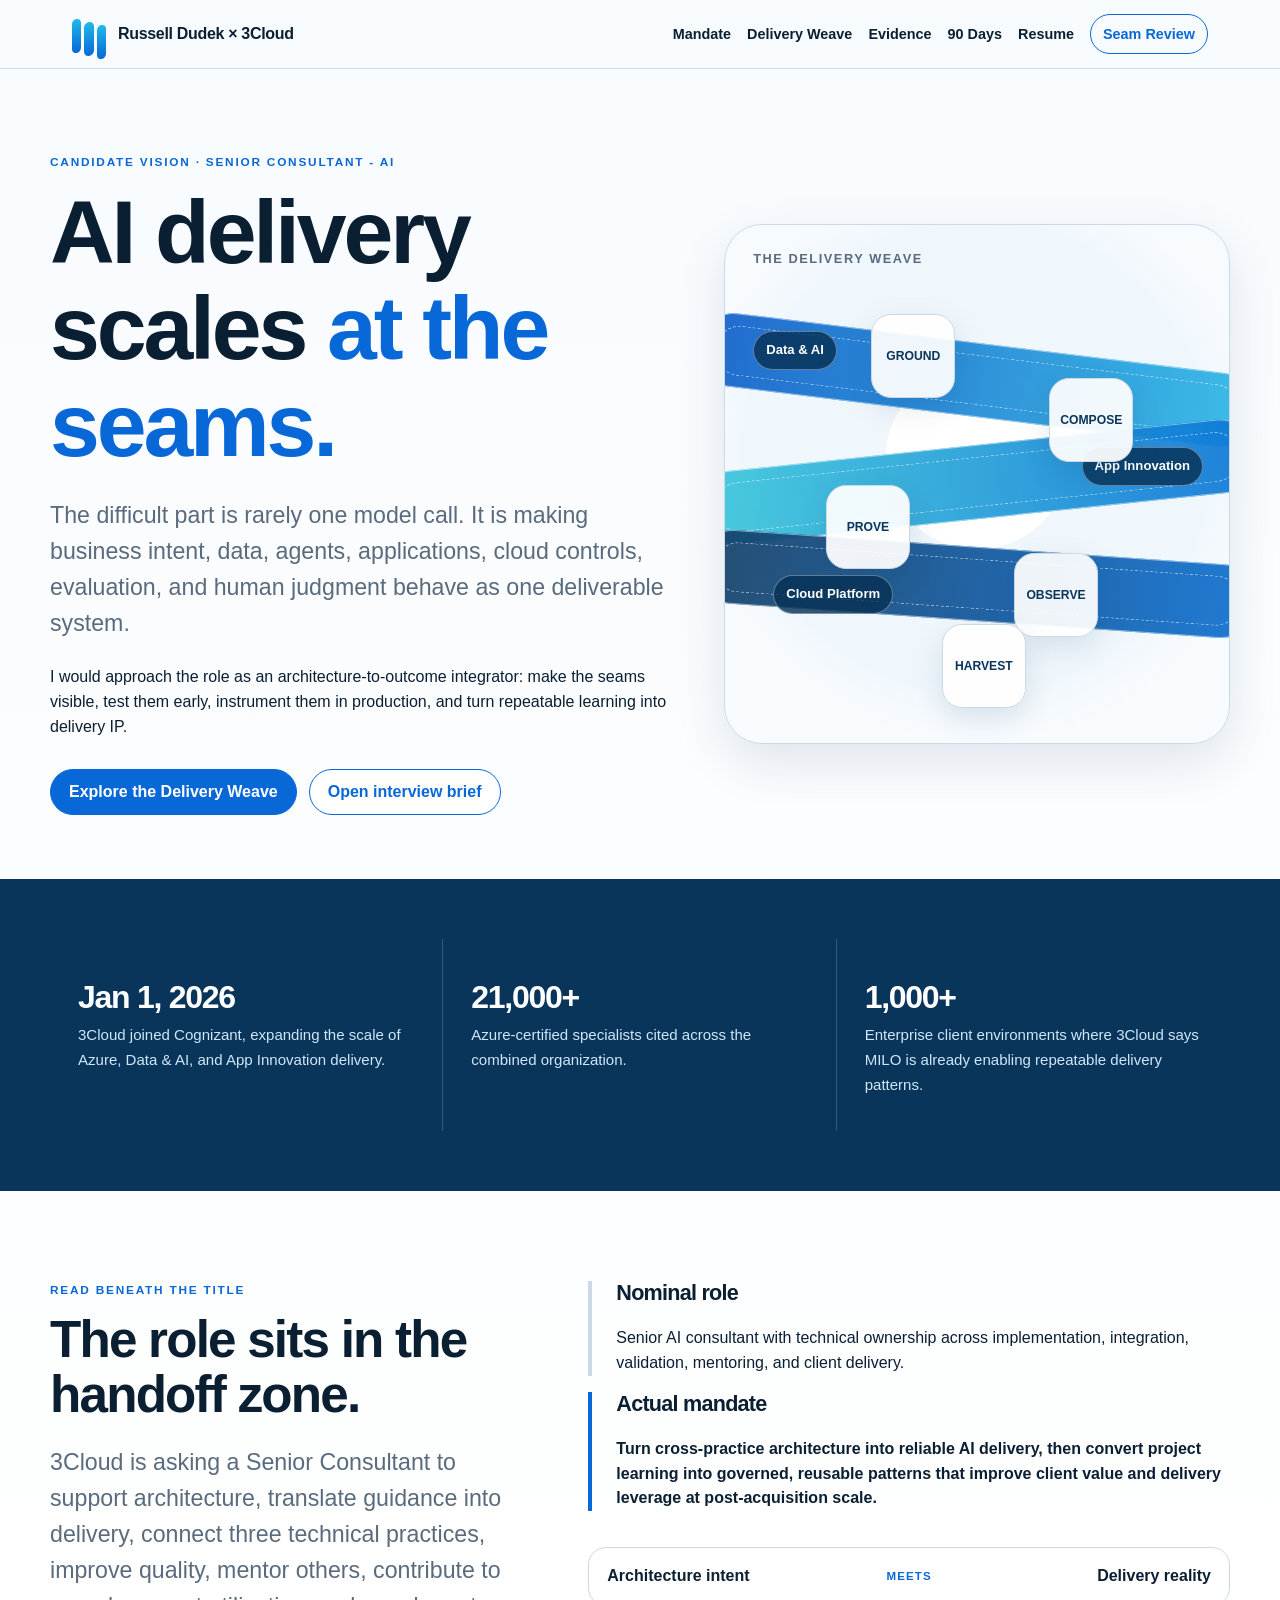
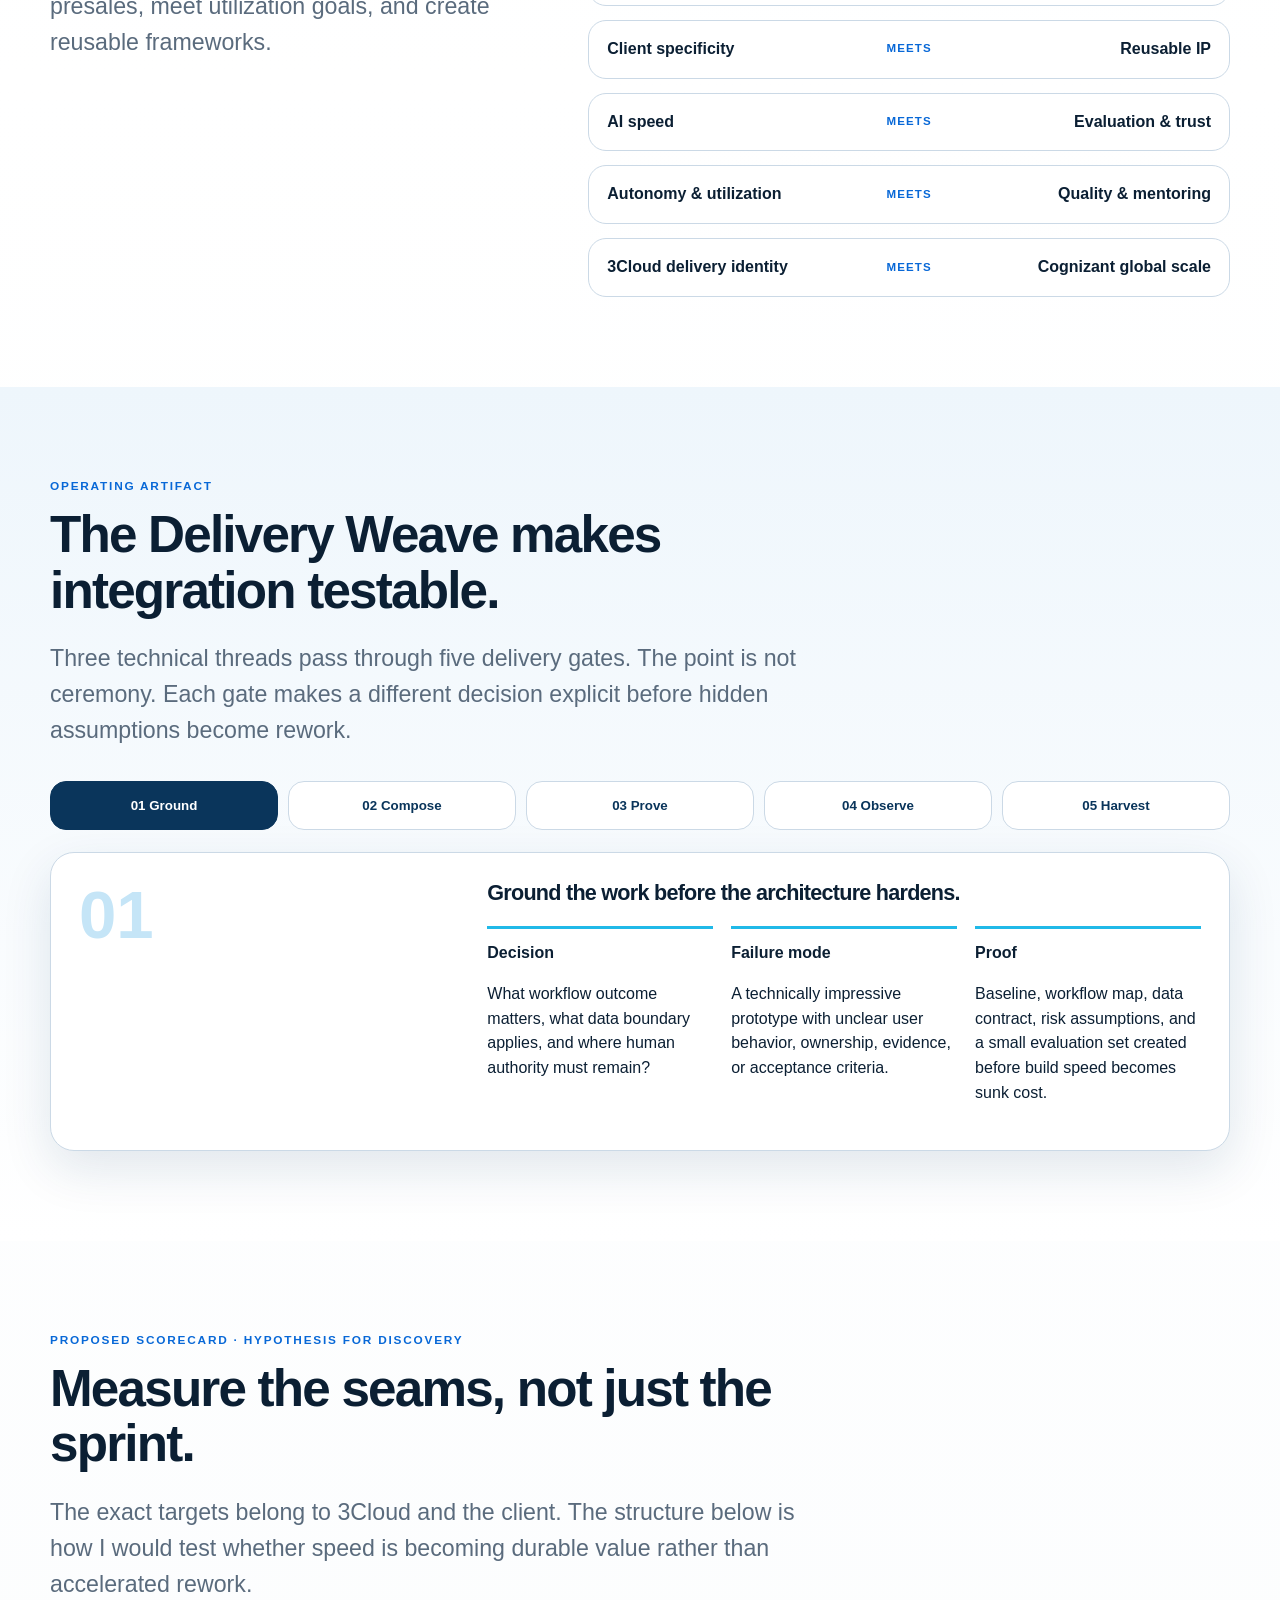
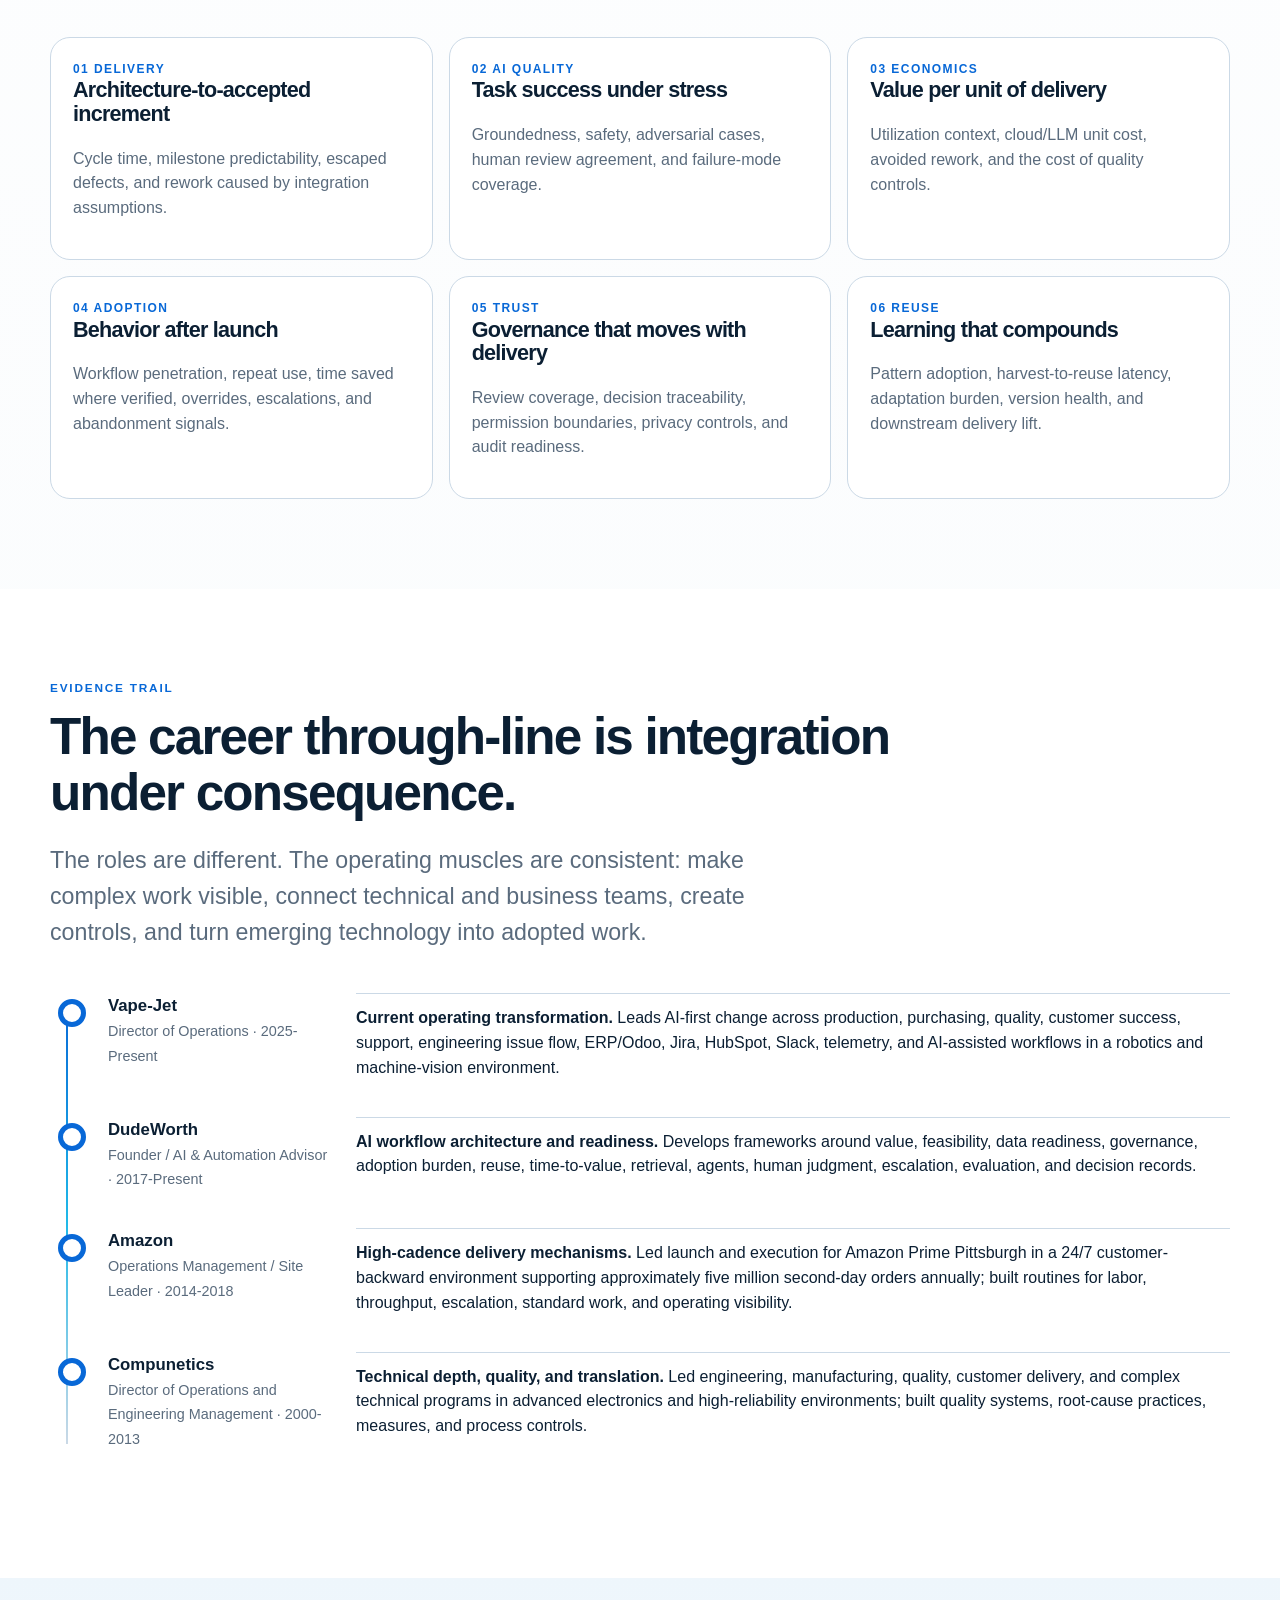
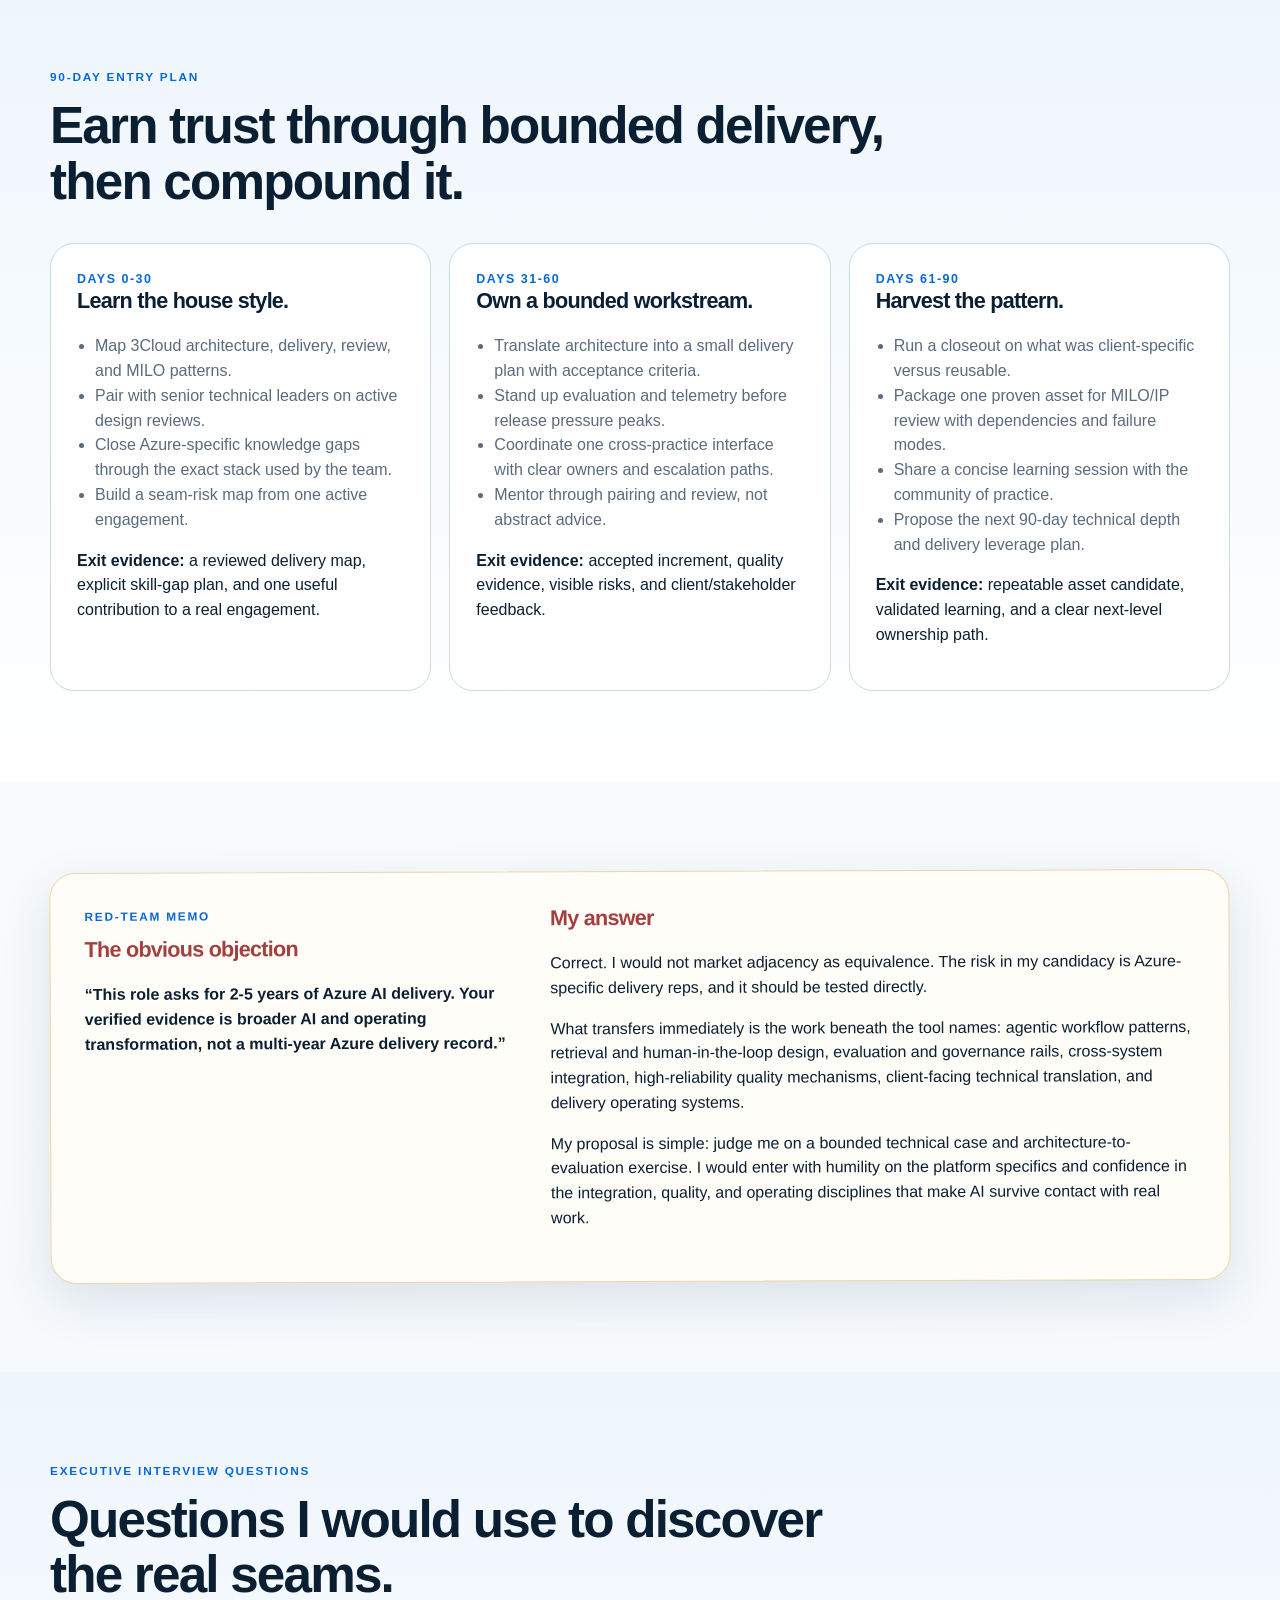
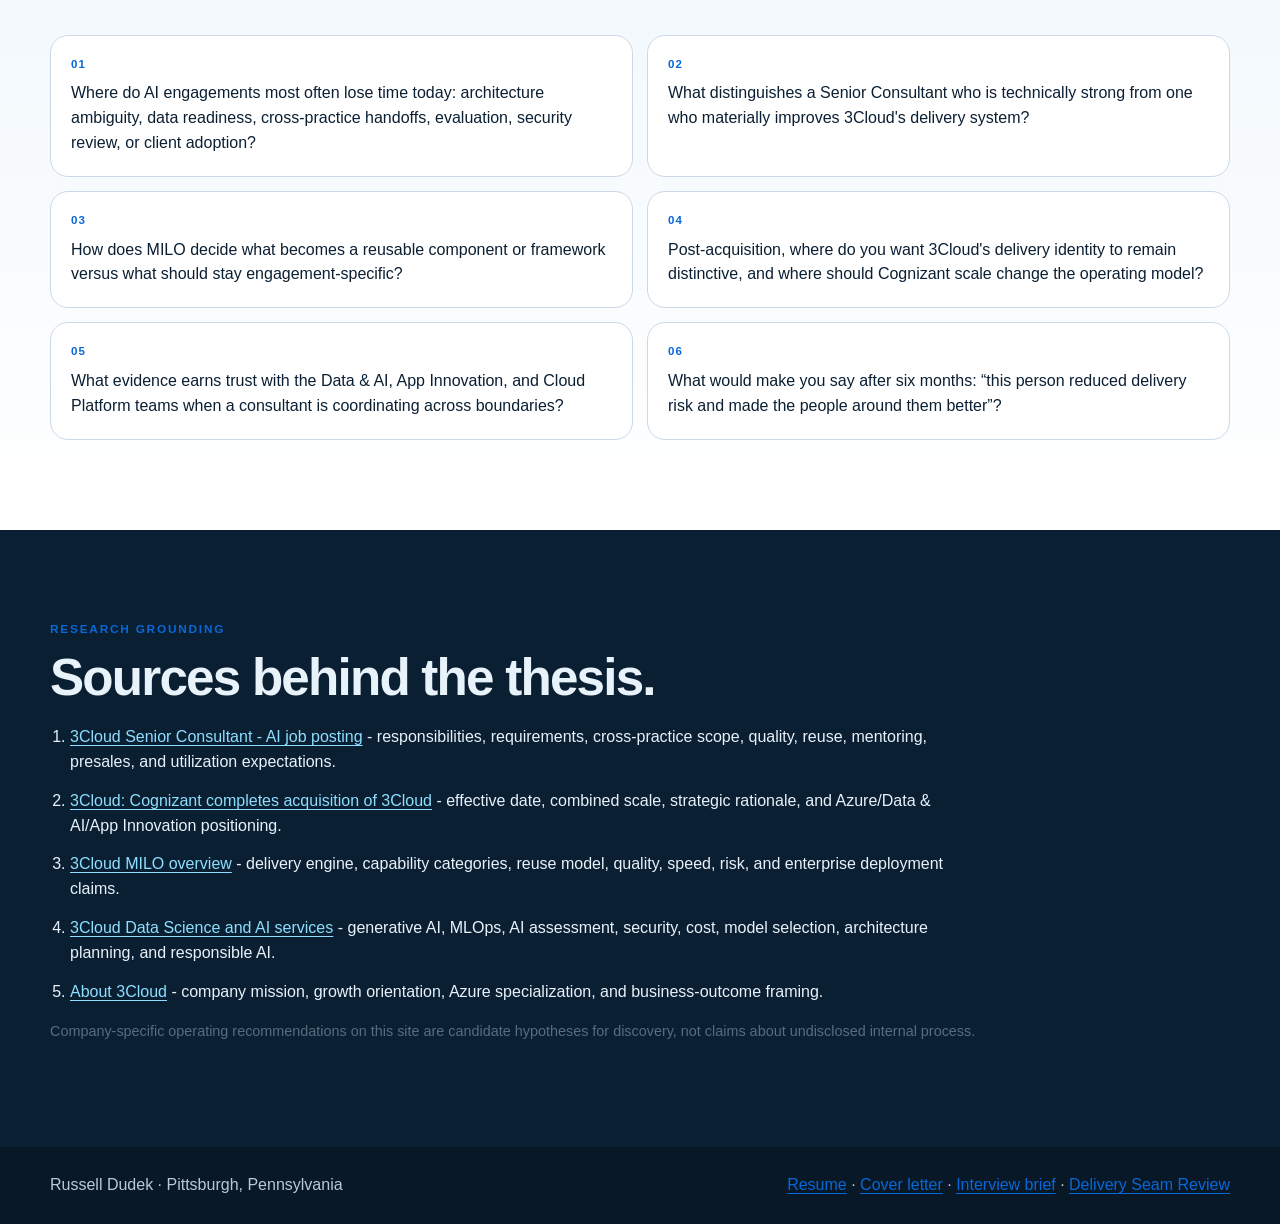
==== index.html @ 7006af60 "Add candidate vision site" ====
<!doctype html>
<html lang="en">
<head>
  <meta charset="utf-8">
  <meta name="viewport" content="width=device-width, initial-scale=1">
  <meta name="description" content="Russell Dudek's candidate vision for Senior Consultant - AI at 3Cloud.">
  <title>AI Delivery Scales at the Seams | Russell Dudek for 3Cloud</title>
  <link rel="stylesheet" href="styles.css">
</head>
<body>
<div class="site-shell">
<header class="topbar">
  <div class="topbar-inner">
    <a class="brand" href="#top" aria-label="Back to top"><span class="brand-mark" aria-hidden="true"><i></i><i></i><i></i></span><span>Russell Dudek × 3Cloud</span></a>
    <nav class="nav" aria-label="Primary navigation">
      <a href="#mandate">Mandate</a><a href="#weave">Delivery Weave</a><a href="#proof">Evidence</a><a href="#entry">90 Days</a><a href="resume.html">Resume</a><a class="nav-cta" href="delivery-seam-review.html">Seam Review</a>
    </nav>
  </div>
</header>
<main id="top">
<section class="hero">
  <div class="hero-grid">
    <div>
      <div class="eyebrow">Candidate vision · Senior Consultant - AI</div>
      <h1>AI delivery scales <span>at the seams.</span></h1>
      <p class="lede">The difficult part is rarely one model call. It is making business intent, data, agents, applications, cloud controls, evaluation, and human judgment behave as one deliverable system.</p>
      <p>I would approach the role as an architecture-to-outcome integrator: make the seams visible, test them early, instrument them in production, and turn repeatable learning into delivery IP.</p>
      <div class="hero-actions">
        <a class="btn btn-primary" href="#weave">Explore the Delivery Weave</a>
        <a class="btn btn-secondary" href="interview-brief.html">Open interview brief</a>
      </div>
    </div>
    <div class="weave-visual" aria-label="Three delivery threads - Data and AI, App Innovation, and Cloud Platform - woven through Ground, Compose, Prove, Observe, and Harvest gates.">
      <div class="weave-label">The Delivery Weave</div>
      <div class="thread thread-data" aria-hidden="true"></div><div class="thread thread-app" aria-hidden="true"></div><div class="thread thread-cloud" aria-hidden="true"></div>
      <span class="thread-tag tag-data">Data &amp; AI</span><span class="thread-tag tag-app">App Innovation</span><span class="thread-tag tag-cloud">Cloud Platform</span>
      <div class="gate g1">GROUND</div><div class="gate g2">COMPOSE</div><div class="gate g3">PROVE</div><div class="gate g4">OBSERVE</div><div class="gate g5">HARVEST</div>
    </div>
  </div>
</section>
<section class="fact-strip section-tight" aria-label="Company moment">
  <div class="wrap fact-grid">
    <div class="fact"><strong>Jan 1, 2026</strong><span>3Cloud joined Cognizant, expanding the scale of Azure, Data &amp; AI, and App Innovation delivery.</span></div>
    <div class="fact"><strong>21,000+</strong><span>Azure-certified specialists cited across the combined organization.</span></div>
    <div class="fact"><strong>1,000+</strong><span>Enterprise client environments where 3Cloud says MILO is already enabling repeatable delivery patterns.</span></div>
  </div>
</section>
<section id="mandate" class="section">
  <div class="wrap brief-grid">
    <div>
      <div class="eyebrow">Read beneath the title</div>
      <h2>The role sits in the handoff zone.</h2>
      <p class="lede">3Cloud is asking a Senior Consultant to support architecture, translate guidance into delivery, connect three technical practices, improve quality, mentor others, contribute to presales, meet utilization goals, and create reusable frameworks.</p>
    </div>
    <div>
      <div class="nominal"><h3>Nominal role</h3><p>Senior AI consultant with technical ownership across implementation, integration, validation, mentoring, and client delivery.</p></div>
      <div class="actual"><h3>Actual mandate</h3><p><strong>Turn cross-practice architecture into reliable AI delivery, then convert project learning into governed, reusable patterns that improve client value and delivery leverage at post-acquisition scale.</strong></p></div>
      <div class="tension-list" aria-label="Operating tensions">
        <div class="tension"><b>Architecture intent</b><span class="versus">MEETS</span><b>Delivery reality</b></div>
        <div class="tension"><b>Client specificity</b><span class="versus">MEETS</span><b>Reusable IP</b></div>
        <div class="tension"><b>AI speed</b><span class="versus">MEETS</span><b>Evaluation &amp; trust</b></div>
        <div class="tension"><b>Autonomy &amp; utilization</b><span class="versus">MEETS</span><b>Quality &amp; mentoring</b></div>
        <div class="tension"><b>3Cloud delivery identity</b><span class="versus">MEETS</span><b>Cognizant global scale</b></div>
      </div>
    </div>
  </div>
</section>
<section id="weave" class="section weave-section">
  <div class="wrap">
    <div class="eyebrow">Operating artifact</div>
    <h2>The Delivery Weave makes integration testable.</h2>
    <p class="lede">Three technical threads pass through five delivery gates. The point is not ceremony. Each gate makes a different decision explicit before hidden assumptions become rework.</p>
    <div class="tabs" role="tablist" aria-label="Delivery Weave gates">
      <button class="tab" id="tab-ground" role="tab" aria-selected="true" aria-controls="panel-ground">01 Ground</button>
      <button class="tab" id="tab-compose" role="tab" aria-selected="false" aria-controls="panel-compose" tabindex="-1">02 Compose</button>
      <button class="tab" id="tab-prove" role="tab" aria-selected="false" aria-controls="panel-prove" tabindex="-1">03 Prove</button>
      <button class="tab" id="tab-observe" role="tab" aria-selected="false" aria-controls="panel-observe" tabindex="-1">04 Observe</button>
      <button class="tab" id="tab-harvest" role="tab" aria-selected="false" aria-controls="panel-harvest" tabindex="-1">05 Harvest</button>
    </div>
    <div class="tab-panel active" id="panel-ground" role="tabpanel" aria-labelledby="tab-ground"><div class="panel-index">01</div><div><h3>Ground the work before the architecture hardens.</h3><div class="panel-grid"><div class="panel-item"><h4>Decision</h4><p>What workflow outcome matters, what data boundary applies, and where human authority must remain?</p></div><div class="panel-item"><h4>Failure mode</h4><p>A technically impressive prototype with unclear user behavior, ownership, evidence, or acceptance criteria.</p></div><div class="panel-item"><h4>Proof</h4><p>Baseline, workflow map, data contract, risk assumptions, and a small evaluation set created before build speed becomes sunk cost.</p></div></div></div></div>
    <div class="tab-panel" id="panel-compose" role="tabpanel" aria-labelledby="tab-compose"><div class="panel-index">02</div><div><h3>Compose the smallest coherent system.</h3><div class="panel-grid"><div class="panel-item"><h4>Decision</h4><p>Which responsibilities belong in retrieval, tools, orchestration, deterministic services, UI, and human review?</p></div><div class="panel-item"><h4>Failure mode</h4><p>One giant prompt or agent absorbs business rules, security boundaries, and integration logic that should be explicit.</p></div><div class="panel-item"><h4>Proof</h4><p>Traceable architecture decisions, interface contracts, bounded tool permissions, fallback paths, and cost assumptions.</p></div></div></div></div>
    <div class="tab-panel" id="panel-prove" role="tabpanel" aria-labelledby="tab-prove"><div class="panel-index">03</div><div><h3>Prove behavior, not demo charisma.</h3><div class="panel-grid"><div class="panel-item"><h4>Decision</h4><p>What does “good” mean for task success, groundedness, safety, privacy, latency, and cost?</p></div><div class="panel-item"><h4>Failure mode</h4><p>Stakeholders approve a demo while edge cases, hallucination paths, threat surfaces, and escalation failures remain invisible.</p></div><div class="panel-item"><h4>Proof</h4><p>Golden cases, adversarial cases, human review criteria, failure taxonomy, and explicit release thresholds.</p></div></div></div></div>
    <div class="tab-panel" id="panel-observe" role="tabpanel" aria-labelledby="tab-observe"><div class="panel-index">04</div><div><h3>Observe the system in the work.</h3><div class="panel-grid"><div class="panel-item"><h4>Decision</h4><p>Which telemetry separates usage from value and distinguishes model issues from workflow, data, or integration issues?</p></div><div class="panel-item"><h4>Failure mode</h4><p>Teams count calls and tokens while users route around the system or quality degradation goes unnoticed.</p></div><div class="panel-item"><h4>Proof</h4><p>Outcome metrics, adoption depth, override/escalation rates, defect signals, latency, unit economics, and review cadence.</p></div></div></div></div>
    <div class="tab-panel" id="panel-harvest" role="tabpanel" aria-labelledby="tab-harvest"><div class="panel-index">05</div><div><h3>Harvest what is reusable without flattening client context.</h3><div class="panel-grid"><div class="panel-item"><h4>Decision</h4><p>What should become a component, accelerator, framework, playbook, evaluation asset, or cautionary pattern?</p></div><div class="panel-item"><h4>Failure mode</h4><p>Teams either rebuild everything or force a prior solution into the wrong context because reuse was not qualified.</p></div><div class="panel-item"><h4>Proof</h4><p>Clear dependency notes, adaptation boundaries, known failure modes, owner, versioning, and evidence from real use.</p></div></div></div></div>
  </div>
</section>
<section class="section">
  <div class="wrap">
    <div class="eyebrow">Proposed scorecard · hypothesis for discovery</div>
    <h2>Measure the seams, not just the sprint.</h2>
    <p class="lede">The exact targets belong to 3Cloud and the client. The structure below is how I would test whether speed is becoming durable value rather than accelerated rework.</p>
    <div class="score-grid">
      <div class="metric"><div class="metric-no">01 DELIVERY</div><h3>Architecture-to-accepted increment</h3><p>Cycle time, milestone predictability, escaped defects, and rework caused by integration assumptions.</p></div>
      <div class="metric"><div class="metric-no">02 AI QUALITY</div><h3>Task success under stress</h3><p>Groundedness, safety, adversarial cases, human review agreement, and failure-mode coverage.</p></div>
      <div class="metric"><div class="metric-no">03 ECONOMICS</div><h3>Value per unit of delivery</h3><p>Utilization context, cloud/LLM unit cost, avoided rework, and the cost of quality controls.</p></div>
      <div class="metric"><div class="metric-no">04 ADOPTION</div><h3>Behavior after launch</h3><p>Workflow penetration, repeat use, time saved where verified, overrides, escalations, and abandonment signals.</p></div>
      <div class="metric"><div class="metric-no">05 TRUST</div><h3>Governance that moves with delivery</h3><p>Review coverage, decision traceability, permission boundaries, privacy controls, and audit readiness.</p></div>
      <div class="metric"><div class="metric-no">06 REUSE</div><h3>Learning that compounds</h3><p>Pattern adoption, harvest-to-reuse latency, adaptation burden, version health, and downstream delivery lift.</p></div>
    </div>
  </div>
</section>
<section id="proof" class="section evidence-section">
  <div class="wrap">
    <div class="eyebrow">Evidence trail</div>
    <h2>The career through-line is integration under consequence.</h2>
    <p class="lede">The roles are different. The operating muscles are consistent: make complex work visible, connect technical and business teams, create controls, and turn emerging technology into adopted work.</p>
    <div class="timeline">
      <div class="timeline-item"><div class="timeline-role"><b>Vape-Jet</b><span>Director of Operations · 2025-Present</span></div><div class="timeline-copy"><strong>Current operating transformation.</strong> Leads AI-first change across production, purchasing, quality, customer success, support, engineering issue flow, ERP/Odoo, Jira, HubSpot, Slack, telemetry, and AI-assisted workflows in a robotics and machine-vision environment.</div></div>
      <div class="timeline-item"><div class="timeline-role"><b>DudeWorth</b><span>Founder / AI &amp; Automation Advisor · 2017-Present</span></div><div class="timeline-copy"><strong>AI workflow architecture and readiness.</strong> Develops frameworks around value, feasibility, data readiness, governance, adoption burden, reuse, time-to-value, retrieval, agents, human judgment, escalation, evaluation, and decision records.</div></div>
      <div class="timeline-item"><div class="timeline-role"><b>Amazon</b><span>Operations Management / Site Leader · 2014-2018</span></div><div class="timeline-copy"><strong>High-cadence delivery mechanisms.</strong> Led launch and execution for Amazon Prime Pittsburgh in a 24/7 customer-backward environment supporting approximately five million second-day orders annually; built routines for labor, throughput, escalation, standard work, and operating visibility.</div></div>
      <div class="timeline-item"><div class="timeline-role"><b>Compunetics</b><span>Director of Operations and Engineering Management · 2000-2013</span></div><div class="timeline-copy"><strong>Technical depth, quality, and translation.</strong> Led engineering, manufacturing, quality, customer delivery, and complex technical programs in advanced electronics and high-reliability environments; built quality systems, root-cause practices, measures, and process controls.</div></div>
    </div>
  </div>
</section>
<section id="entry" class="section weave-section">
  <div class="wrap">
    <div class="eyebrow">90-day entry plan</div>
    <h2>Earn trust through bounded delivery, then compound it.</h2>
    <div class="plan-grid">
      <article class="phase"><div class="days">DAYS 0-30</div><h3>Learn the house style.</h3><ul><li>Map 3Cloud architecture, delivery, review, and MILO patterns.</li><li>Pair with senior technical leaders on active design reviews.</li><li>Close Azure-specific knowledge gaps through the exact stack used by the team.</li><li>Build a seam-risk map from one active engagement.</li></ul><p><strong>Exit evidence:</strong> a reviewed delivery map, explicit skill-gap plan, and one useful contribution to a real engagement.</p></article>
      <article class="phase"><div class="days">DAYS 31-60</div><h3>Own a bounded workstream.</h3><ul><li>Translate architecture into a small delivery plan with acceptance criteria.</li><li>Stand up evaluation and telemetry before release pressure peaks.</li><li>Coordinate one cross-practice interface with clear owners and escalation paths.</li><li>Mentor through pairing and review, not abstract advice.</li></ul><p><strong>Exit evidence:</strong> accepted increment, quality evidence, visible risks, and client/stakeholder feedback.</p></article>
      <article class="phase"><div class="days">DAYS 61-90</div><h3>Harvest the pattern.</h3><ul><li>Run a closeout on what was client-specific versus reusable.</li><li>Package one proven asset for MILO/IP review with dependencies and failure modes.</li><li>Share a concise learning session with the community of practice.</li><li>Propose the next 90-day technical depth and delivery leverage plan.</li></ul><p><strong>Exit evidence:</strong> repeatable asset candidate, validated learning, and a clear next-level ownership path.</p></article>
    </div>
  </div>
</section>
<section class="section">
  <div class="wrap redteam">
    <div><div class="eyebrow">Red-team memo</div><h3>The obvious objection</h3><p><strong>“This role asks for 2-5 years of Azure AI delivery. Your verified evidence is broader AI and operating transformation, not a multi-year Azure delivery record.”</strong></p></div>
    <div><h3>My answer</h3><p>Correct. I would not market adjacency as equivalence. The risk in my candidacy is Azure-specific delivery reps, and it should be tested directly.</p><p>What transfers immediately is the work beneath the tool names: agentic workflow patterns, retrieval and human-in-the-loop design, evaluation and governance rails, cross-system integration, high-reliability quality mechanisms, client-facing technical translation, and delivery operating systems.</p><p>My proposal is simple: judge me on a bounded technical case and architecture-to-evaluation exercise. I would enter with humility on the platform specifics and confidence in the integration, quality, and operating disciplines that make AI survive contact with real work.</p></div>
  </div>
</section>
<section class="section weave-section">
  <div class="wrap">
    <div class="eyebrow">Executive interview questions</div>
    <h2>Questions I would use to discover the real seams.</h2>
    <div class="questions">
      <div class="question">Where do AI engagements most often lose time today: architecture ambiguity, data readiness, cross-practice handoffs, evaluation, security review, or client adoption?</div>
      <div class="question">What distinguishes a Senior Consultant who is technically strong from one who materially improves 3Cloud's delivery system?</div>
      <div class="question">How does MILO decide what becomes a reusable component or framework versus what should stay engagement-specific?</div>
      <div class="question">Post-acquisition, where do you want 3Cloud's delivery identity to remain distinctive, and where should Cognizant scale change the operating model?</div>
      <div class="question">What evidence earns trust with the Data &amp; AI, App Innovation, and Cloud Platform teams when a consultant is coordinating across boundaries?</div>
      <div class="question">What would make you say after six months: “this person reduced delivery risk and made the people around them better”?</div>
    </div>
  </div>
</section>
<section class="section sources">
  <div class="wrap">
    <div class="eyebrow">Research grounding</div>
    <h2>Sources behind the thesis.</h2>
    <ol class="source-list">
      <li><a href="https://job-boards.greenhouse.io/3cloud/jobs/8229697002?gh_jid=8229697002">3Cloud Senior Consultant - AI job posting</a> - responsibilities, requirements, cross-practice scope, quality, reuse, mentoring, presales, and utilization expectations.</li>
      <li><a href="https://3cloudsolutions.com/resources/cognizant-completes-acquisition-of-3cloud-creating-one-of-the-worlds-most-credentialed-microsoft-azure-and-ai-partners/">3Cloud: Cognizant completes acquisition of 3Cloud</a> - effective date, combined scale, strategic rationale, and Azure/Data &amp; AI/App Innovation positioning.</li>
      <li><a href="https://3cloudsolutions.com/milo/">3Cloud MILO overview</a> - delivery engine, capability categories, reuse model, quality, speed, risk, and enterprise deployment claims.</li>
      <li><a href="https://3cloudsolutions.com/data-science-ai/">3Cloud Data Science and AI services</a> - generative AI, MLOps, AI assessment, security, cost, model selection, architecture planning, and responsible AI.</li>
      <li><a href="https://3cloudsolutions.com/about-us/">About 3Cloud</a> - company mission, growth orientation, Azure specialization, and business-outcome framing.</li>
    </ol>
    <p class="small">Company-specific operating recommendations on this site are candidate hypotheses for discovery, not claims about undisclosed internal process.</p>
  </div>
</section>
</main>
<footer class="footer"><div class="footer-inner"><span>Russell Dudek · Pittsburgh, Pennsylvania</span><span><a href="resume.html">Resume</a> · <a href="cover-letter.html">Cover letter</a> · <a href="interview-brief.html">Interview brief</a> · <a href="delivery-seam-review.html">Delivery Seam Review</a></span></div></footer>
</div>
<script src="app.js"></script>
</body>
</html>
---- styles.css ----
:root {
  --ink: #0b1f33;
  --muted: #5a6b7d;
  --blue: #0868d7;
  --cyan: #20b9e8;
  --navy: #0a355b;
  --ice: #eef6fc;
  --paper: #ffffff;
  --line: #cbd9e6;
  --warm: #ffcb47;
  --danger: #a23f3f;
  --max: 1180px;
  --shadow: 0 18px 50px rgba(14, 61, 100, 0.12);
}
* { box-sizing: border-box; }
html { scroll-behavior: smooth; }
body {
  margin: 0;
  color: var(--ink);
  background: linear-gradient(180deg, #f8fbfe 0%, #ffffff 22%, #f4f8fb 100%);
  font-family: Inter, "Segoe UI", Arial, sans-serif;
  line-height: 1.55;
}
a { color: var(--blue); text-underline-offset: 3px; }
a:hover { text-decoration-thickness: 2px; }
:focus-visible { outline: 3px solid var(--warm); outline-offset: 3px; }
img { max-width: 100%; }
.site-shell { min-height: 100vh; }
.topbar {
  position: sticky; top: 0; z-index: 20;
  backdrop-filter: blur(14px);
  background: rgba(248, 251, 254, 0.91);
  border-bottom: 1px solid rgba(203, 217, 230, .8);
}
.topbar-inner {
  max-width: var(--max); margin: 0 auto; padding: 14px 22px;
  display: flex; align-items: center; justify-content: space-between; gap: 24px;
}
.brand { display: flex; align-items: center; gap: 12px; color: var(--ink); text-decoration: none; font-weight: 800; letter-spacing: -.02em; }
.brand-mark { width: 34px; height: 34px; display: grid; grid-template-columns: repeat(3, 1fr); gap: 3px; transform: skewY(-9deg); }
.brand-mark i { display:block; border-radius: 7px; background: linear-gradient(180deg, var(--cyan), var(--blue)); }
.brand-mark i:nth-child(2) { transform: translateY(5px); }
.brand-mark i:nth-child(3) { transform: translateY(10px); }
.nav { display: flex; align-items: center; gap: 16px; flex-wrap: wrap; justify-content: flex-end; }
.nav a { color: var(--ink); text-decoration: none; font-size: .9rem; font-weight: 700; }
.nav .nav-cta { padding: 8px 12px; border: 1px solid var(--blue); color: var(--blue); border-radius: 999px; }
main { overflow: clip; }
.section { padding: 90px 22px; }
.section-tight { padding: 60px 22px; }
.wrap { max-width: var(--max); margin: 0 auto; }
.eyebrow { text-transform: uppercase; letter-spacing: .15em; font-size: .74rem; font-weight: 800; color: var(--blue); margin-bottom: 12px; }
h1, h2, h3 { line-height: 1.08; letter-spacing: -.035em; margin-top: 0; }
h1 { font-size: clamp(3.1rem, 7vw, 6.5rem); max-width: 900px; margin-bottom: 24px; }
h2 { font-size: clamp(2.1rem, 4vw, 4rem); max-width: 850px; margin-bottom: 20px; }
h3 { font-size: 1.35rem; }
.lede { font-size: clamp(1.15rem, 2vw, 1.45rem); color: var(--muted); max-width: 780px; }
.small { font-size: .9rem; color: var(--muted); }
.hero { min-height: 84vh; display: grid; align-items: center; padding: 84px 22px 64px; }
.hero-grid { max-width: var(--max); margin: 0 auto; display: grid; grid-template-columns: 1.1fr .9fr; gap: 56px; align-items: center; width: 100%; }
.hero h1 span { color: var(--blue); }
.hero-actions { display:flex; gap: 12px; flex-wrap: wrap; margin-top: 30px; }
.btn { display:inline-flex; align-items:center; justify-content:center; gap:8px; min-height:46px; padding: 0 18px; border-radius:999px; font-weight:800; text-decoration:none; border:1px solid var(--blue); }
.btn-primary { background: var(--blue); color:#fff; }
.btn-secondary { background:#fff; color:var(--blue); }
.weave-visual { position: relative; min-height: 520px; background: radial-gradient(circle at 50% 45%, #ffffff 0 24%, rgba(238,246,252,.88) 24% 60%, rgba(238,246,252,.2) 75%); border-radius: 38px; border: 1px solid var(--line); box-shadow: var(--shadow); overflow:hidden; }
.weave-label { position:absolute; left:28px; top:24px; font-size:.8rem; font-weight:800; letter-spacing:.12em; text-transform:uppercase; color:var(--muted); }
.thread { position:absolute; left:-6%; width:112%; height:74px; border-radius:999px; opacity:.92; filter:saturate(.95); box-shadow: inset 0 0 0 1px rgba(255,255,255,.5); }
.thread::after { content:""; position:absolute; inset:12px 18px; border:1px dashed rgba(255,255,255,.55); border-radius:999px; }
.thread-data { top:118px; background:linear-gradient(90deg,#0b5fd0,#28b9e9); transform:rotate(7deg); animation: floatA 7s ease-in-out infinite; }
.thread-app { top:220px; background:linear-gradient(90deg,#36c9de,#0876dc); transform:rotate(-6deg); animation: floatB 8s ease-in-out infinite; }
.thread-cloud { top:322px; background:linear-gradient(90deg,#123f69,#0a72d8); transform:rotate(4deg); animation: floatC 9s ease-in-out infinite; }
.thread-tag { position:absolute; z-index:3; font-weight:800; color:#fff; background:rgba(8,49,86,.82); border:1px solid rgba(255,255,255,.35); padding:8px 12px; border-radius:999px; font-size:.82rem; }
.tag-data { left:28px; top:106px; }
.tag-app { right:26px; top:222px; }
.tag-cloud { left:48px; top:350px; }
.gate { position:absolute; z-index:4; width:84px; height:84px; border-radius:20px; display:grid; place-items:center; text-align:center; font-weight:800; font-size:.76rem; color:var(--navy); background:rgba(255,255,255,.93); border:1px solid var(--line); box-shadow:0 10px 30px rgba(12,55,93,.12); }
.g1 { left:29%; top:89px; } .g2{ right:19%; top:153px; } .g3{ left:20%; top:260px; } .g4{ right:26%; top:328px; } .g5{ left:43%; top:399px; }
@keyframes floatA { 0%,100%{transform:rotate(7deg) translateX(0)} 50%{transform:rotate(5deg) translateX(12px)} }
@keyframes floatB { 0%,100%{transform:rotate(-6deg) translateX(0)} 50%{transform:rotate(-4deg) translateX(-12px)} }
@keyframes floatC { 0%,100%{transform:rotate(4deg) translateX(0)} 50%{transform:rotate(6deg) translateX(8px)} }
.fact-strip { background: var(--navy); color:#fff; }
.fact-grid { display:grid; grid-template-columns: repeat(3,1fr); gap:0; }
.fact { padding:34px 28px; border-right:1px solid rgba(255,255,255,.18); }
.fact:last-child{border-right:0}.fact strong{display:block;font-size:2rem;letter-spacing:-.04em}.fact span{color:#cfe7f8;font-size:.94rem}
.brief-grid { display:grid; grid-template-columns:.85fr 1.15fr; gap:64px; align-items:start; }
.nominal { border-left: 4px solid var(--line); padding-left:24px; }
.actual { border-left:4px solid var(--blue); padding-left:24px; }
.tension-list { margin-top:36px; display:grid; gap:14px; }
.tension { display:grid; grid-template-columns: 1fr auto 1fr; gap:16px; align-items:center; padding:16px 18px; border:1px solid var(--line); border-radius:18px; background:#fff; }
.tension b:last-child{text-align:right}.versus{font-size:.72rem;font-weight:800;color:var(--blue);letter-spacing:.1em}
.weave-section { background: linear-gradient(180deg,var(--ice),#fff); }
.tabs { display:grid; grid-template-columns: repeat(5,1fr); gap:10px; margin:32px 0 22px; }
.tab { border:1px solid var(--line); background:#fff; color:var(--navy); border-radius:16px; padding:16px 12px; font-weight:800; cursor:pointer; }
.tab[aria-selected="true"] { background:var(--navy); color:#fff; border-color:var(--navy); }
.tab-panel { display:none; grid-template-columns: .7fr 1.3fr; gap:24px; background:#fff; border:1px solid var(--line); border-radius:24px; padding:28px; box-shadow:var(--shadow); }
.tab-panel.active { display:grid; }
.panel-index { font-size:4.2rem; font-weight:900; line-height:1; color:#c5e5f7; }
.panel-grid { display:grid; grid-template-columns:repeat(3,1fr); gap:18px; }
.panel-item { border-top:3px solid var(--cyan); padding-top:12px; }
.panel-item h4 { margin:0 0 8px; }
.score-grid { display:grid; grid-template-columns:repeat(3,1fr); gap:16px; margin-top:34px; }
.metric { background:#fff; border:1px solid var(--line); border-radius:20px; padding:22px; min-height:190px; }
.metric .metric-no { font-size:.75rem; font-weight:900; letter-spacing:.12em; color:var(--blue); }
.metric p { color:var(--muted); }
.evidence-section { background:#fff; }
.timeline { position:relative; margin-top:42px; }
.timeline::before { content:""; position:absolute; left:16px; top:8px; bottom:8px; width:2px; background:linear-gradient(var(--blue),var(--cyan),var(--line)); }
.timeline-item { position:relative; padding-left:58px; margin-bottom:36px; display:grid; grid-template-columns:220px 1fr; gap:28px; }
.timeline-item::before { content:""; position:absolute; left:8px; top:6px; width:18px; height:18px; border-radius:50%; background:#fff; border:5px solid var(--blue); }
.timeline-role b { display:block; font-size:1.05rem; }
.timeline-role span { color:var(--muted); font-size:.9rem; }
.timeline-copy { border-top:1px solid var(--line); padding-top:12px; }
.plan-grid { display:grid; grid-template-columns:repeat(3,1fr); gap:18px; margin-top:34px; }
.phase { border:1px solid var(--line); border-radius:24px; background:#fff; padding:26px; }
.phase .days { font-weight:900; color:var(--blue); font-size:.78rem; letter-spacing:.12em; }
.phase ul { padding-left:18px; color:var(--muted); }
.redteam { display:grid; grid-template-columns:.8fr 1.2fr; gap:36px; align-items:start; background:#fffdf7; border:1px solid #ead8a7; border-radius:26px; padding:34px; box-shadow:var(--shadow); transform:rotate(-.2deg); }
.redteam h3{color:var(--danger);}
.questions { counter-reset:q; display:grid; grid-template-columns:repeat(2,1fr); gap:14px; margin-top:32px; }
.question { counter-increment:q; padding:20px; border:1px solid var(--line); border-radius:18px; background:#fff; }
.question::before { content:counter(q, decimal-leading-zero); display:block; font-size:.72rem; font-weight:900; color:var(--blue); margin-bottom:8px; letter-spacing:.1em; }
.sources { background:#0b1f33; color:#e8f2fa; }
.sources a { color:#8ddfff; }
.source-list { display:grid; gap:14px; padding-left:20px; max-width:900px; }
.footer { background:#081827; color:#b8cad8; padding:26px 22px; }
.footer-inner { max-width:var(--max); margin:0 auto; display:flex; justify-content:space-between; gap:20px; flex-wrap:wrap; }

/* Document pages */
.doc-body { background:#e9eef3; color:#152638; }
.doc-toolbar { position:sticky; top:0; z-index:10; background:rgba(11,31,51,.95); padding:12px 20px; display:flex; gap:12px; justify-content:center; flex-wrap:wrap; }
.doc-toolbar a, .doc-toolbar button { color:#fff; background:transparent; border:1px solid rgba(255,255,255,.32); border-radius:999px; padding:8px 13px; text-decoration:none; font:inherit; cursor:pointer; }
.paper-stack { padding:28px 14px 60px; display:grid; gap:24px; justify-content:center; }
.paper { width:8.5in; min-height:11in; background:#fff; box-shadow:0 12px 34px rgba(20,40,60,.16); padding:.5in .55in; position:relative; overflow:hidden; }
.paper + .paper { break-before:page; }
.resume-head { display:grid; grid-template-columns:1fr auto; gap:20px; border-bottom:3px solid var(--blue); padding-bottom:14px; margin-bottom:18px; }
.resume-name { font-size:28pt; font-weight:900; letter-spacing:-.04em; line-height:1; }
.resume-target { margin-top:6px; font-size:10pt; font-weight:800; color:var(--blue); text-transform:uppercase; letter-spacing:.06em; }
.contact { text-align:right; font-size:8.6pt; line-height:1.5; }
.doc-section { margin-top:16px; }
.doc-section h2 { font-size:10.5pt; text-transform:uppercase; letter-spacing:.11em; color:var(--navy); border-bottom:1px solid var(--line); padding-bottom:5px; margin-bottom:8px; }
.summary { font-size:9.5pt; line-height:1.42; margin:0; }
.cap-list { display:grid; grid-template-columns:repeat(3,1fr); gap:5px 12px; font-size:8.4pt; }
.cap-list span { padding:5px 7px; background:var(--ice); border-left:2px solid var(--cyan); }
.role { margin-top:10px; }
.role-head { display:grid; grid-template-columns:1fr auto; gap:12px; align-items:end; }
.role-head h3 { margin:0; font-size:10.2pt; letter-spacing:-.01em; }
.role-head .meta { font-size:8.4pt; color:var(--muted); text-align:right; }
.role ul { margin:5px 0 0 17px; padding:0; font-size:8.4pt; line-height:1.35; }
.role li { margin-bottom:3px; }
.doc-grid-2 { display:grid; grid-template-columns:1fr 1fr; gap:20px; }
.toolkit { font-size:8.3pt; line-height:1.45; }
.doc-foot { position:absolute; left:.55in; right:.55in; bottom:.24in; display:flex; justify-content:space-between; border-top:1px solid var(--line); padding-top:5px; font-size:7.4pt; color:var(--muted); }
.letter { font-size:10.1pt; line-height:1.47; }
.letter-head { display:grid; grid-template-columns:1fr auto; gap:20px; border-bottom:3px solid var(--blue); padding-bottom:14px; margin-bottom:22px; }
.letter p { margin:0 0 12px; }
.signature { margin-top:18px; font-weight:800; }
.brief-cover { min-height:9.8in; display:flex; flex-direction:column; justify-content:space-between; background:linear-gradient(145deg,#082846,#0b5fae 62%,#20b9e8); color:#fff; margin:-.5in -.55in; padding:.65in; }
.brief-cover .eyebrow{color:#bcefff}.brief-cover h1{font-size:38pt;max-width:6.8in}.brief-cover p{font-size:14pt;max-width:6.5in;color:#e1f2ff}.brief-cover .cover-bottom{display:flex;justify-content:space-between;gap:20px;font-size:9pt}
.brief h2 { font-size:20pt; margin-top:0; }
.brief h3 { font-size:12.5pt; margin:14px 0 6px; color:var(--navy); }
.brief p, .brief li { font-size:9.5pt; line-height:1.43; }
.brief table, .worksheet table { width:100%; border-collapse:collapse; font-size:8.4pt; }
.brief th, .brief td, .worksheet th, .worksheet td { border:1px solid var(--line); padding:7px; vertical-align:top; }
.brief th, .worksheet th { background:var(--ice); text-align:left; }
.brief .callout { border-left:5px solid var(--blue); background:var(--ice); padding:14px 16px; margin:14px 0; }
.worksheet h1 { font-size:24pt; margin-bottom:8px; }
.worksheet .field-row { display:grid; grid-template-columns:1fr 1fr; gap:12px; margin:14px 0; }
.field { border:1px solid var(--line); min-height:48px; padding:7px; font-size:8pt; color:var(--muted); }
.check-grid { display:grid; grid-template-columns:repeat(2,1fr); gap:8px 14px; font-size:8.3pt; margin-top:10px; }
.check { border-bottom:1px solid var(--line); padding:5px 0; }

@media (max-width: 900px) {
  .hero-grid,.brief-grid,.redteam { grid-template-columns:1fr; }
  .hero { min-height:auto; }
  .weave-visual { min-height:460px; }
  .fact-grid,.score-grid,.plan-grid { grid-template-columns:1fr; }
  .fact { border-right:0; border-bottom:1px solid rgba(255,255,255,.18); }
  .tabs { grid-template-columns:1fr 1fr; }
  .tab-panel,.panel-grid { grid-template-columns:1fr; }
  .timeline-item { grid-template-columns:1fr; gap:8px; }
  .questions { grid-template-columns:1fr; }
  .nav { gap:10px; }
}
@media (max-width: 620px) {
  .section { padding:66px 18px; }
  .topbar-inner { align-items:flex-start; }
  .nav a:not(.nav-cta) { display:none; }
  h1 { font-size:3.05rem; }
  .weave-visual { min-height:420px; }
  .gate { width:68px;height:68px;font-size:.67rem;border-radius:16px; }
  .g1{left:18%}.g2{right:10%}.g3{left:10%}.g4{right:14%}.g5{left:39%;top:365px}
  .tabs { grid-template-columns:1fr; }
  .tension { grid-template-columns:1fr; gap:4px; }
  .versus{display:none}.tension b:last-child{text-align:left;color:var(--blue)}
  .paper { width:100%; min-height:auto; padding:22px; }
  .paper-stack { padding:12px 0 40px; }
  .doc-toolbar { position:static; }
}
@media (prefers-reduced-motion: reduce) {
  html { scroll-behavior:auto; }
  *,*::before,*::after { animation-duration:.001ms !important; animation-iteration-count:1 !important; transition-duration:.001ms !important; }
}
@media print {
  @page { size: Letter; margin: 0; }
  html, body { margin:0 !important; padding:0 !important; background:#fff !important; }
  .doc-toolbar { display:none !important; }
  .paper-stack { padding:0 !important; display:block !important; }
  .paper { width:8.5in !important; height:11in !important; min-height:11in !important; margin:0 !important; box-shadow:none !important; break-after:page; page-break-after:always; overflow:hidden !important; }
  .paper:last-child { break-after:auto; page-break-after:auto; }
  .no-print { display:none !important; }
  a { color:inherit; text-decoration:none; }
  .resume-page { padding:.42in .5in .4in !important; }
  .cover-page { padding:.55in .65in !important; }
  .brief-page { padding:.55in .6in !important; }
  .worksheet-page { padding:.28in .42in .3in !important; font-size:8.5pt !important; }
  .worksheet-page .eyebrow { margin-bottom:4px !important; font-size:7.2pt !important; }
  .worksheet h1 { font-size:20pt !important; margin:0 0 3px !important; }
  .worksheet > p { font-size:8.2pt !important; line-height:1.25 !important; margin:0 0 4px !important; }
  .worksheet h2 { font-size:11.4pt !important; margin:6px 0 4px !important; line-height:1.1 !important; }
  .worksheet .field-row { gap:8px !important; margin:7px 0 !important; }
  .worksheet .field { min-height:34px !important; padding:4px 6px !important; font-size:7.2pt !important; }
  .worksheet table { font-size:7.15pt !important; line-height:1.2 !important; }
  .worksheet th, .worksheet td { padding:4px 5px !important; }
  .worksheet .check-grid { gap:2px 10px !important; margin-top:4px !important; font-size:7.35pt !important; }
  .worksheet .check { padding:2px 0 !important; }
  .worksheet .doc-foot { left:.42in !important; right:.42in !important; bottom:.13in !important; }
}
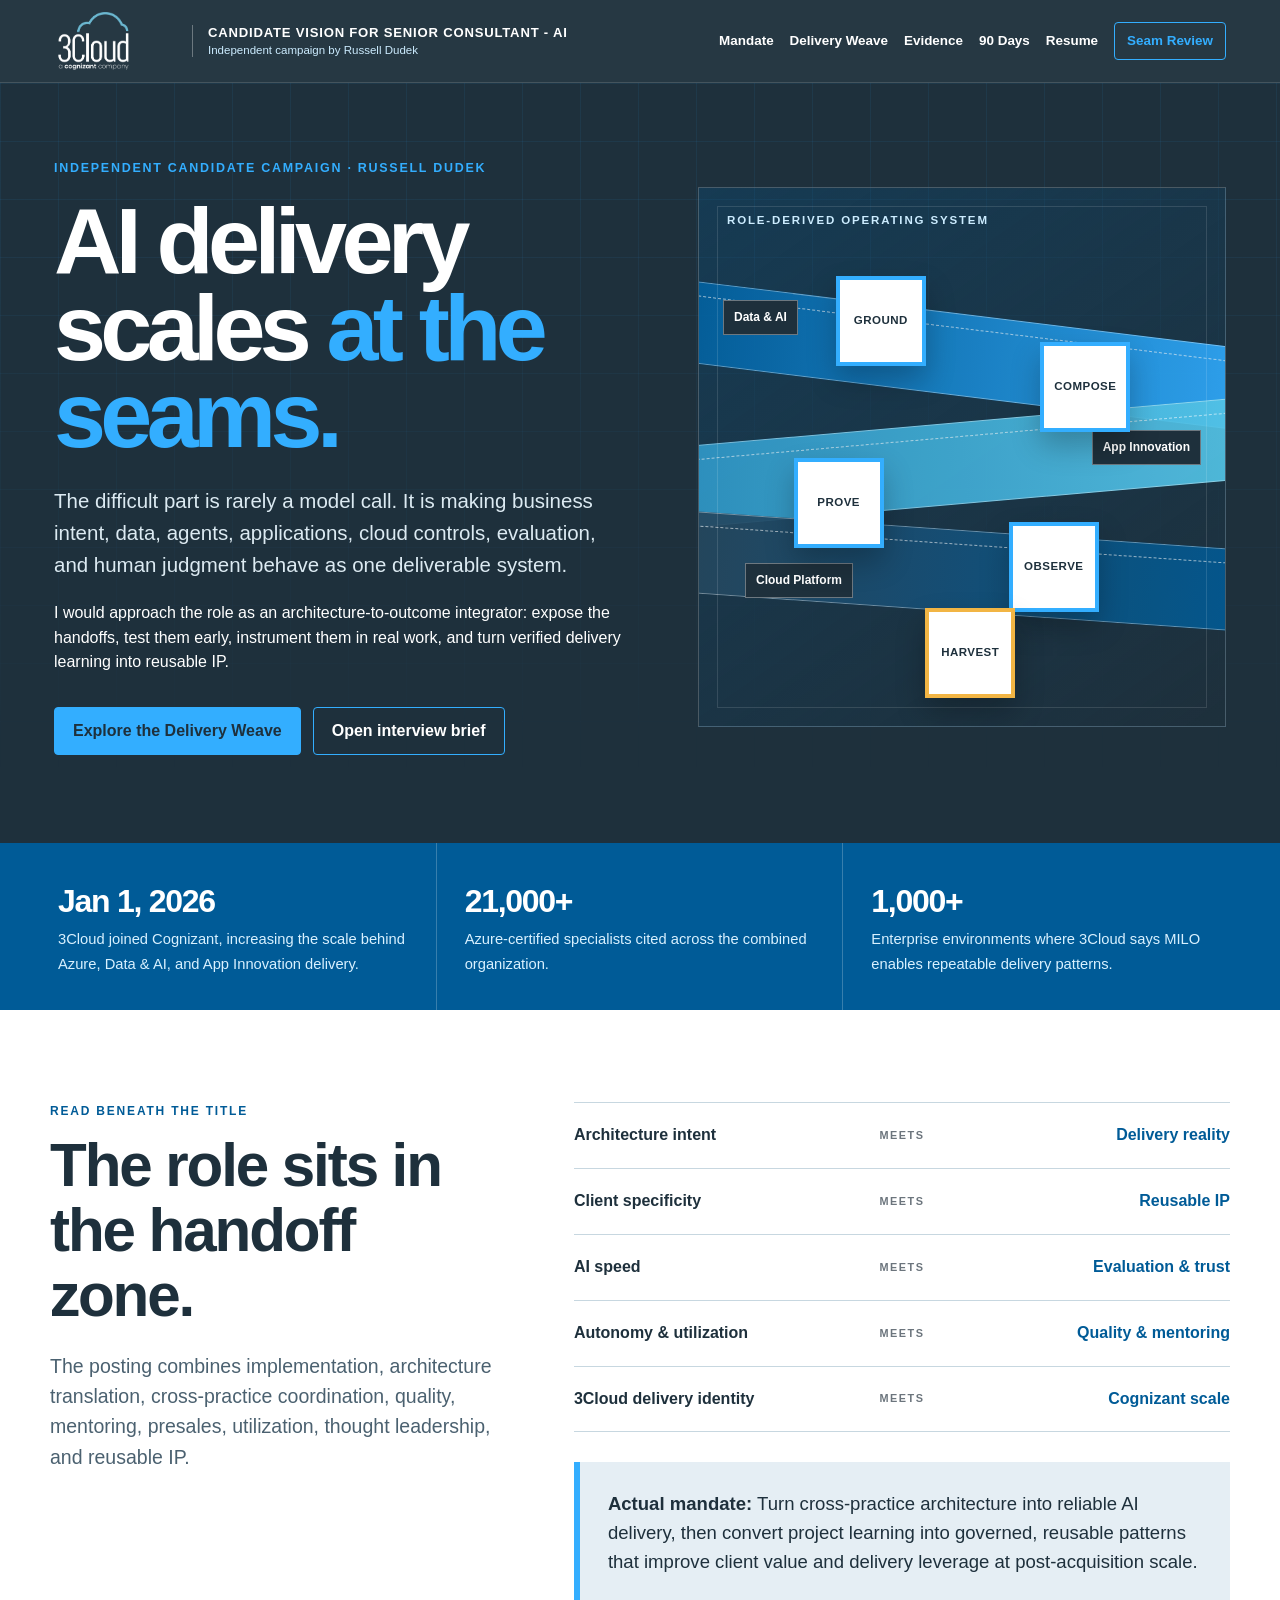
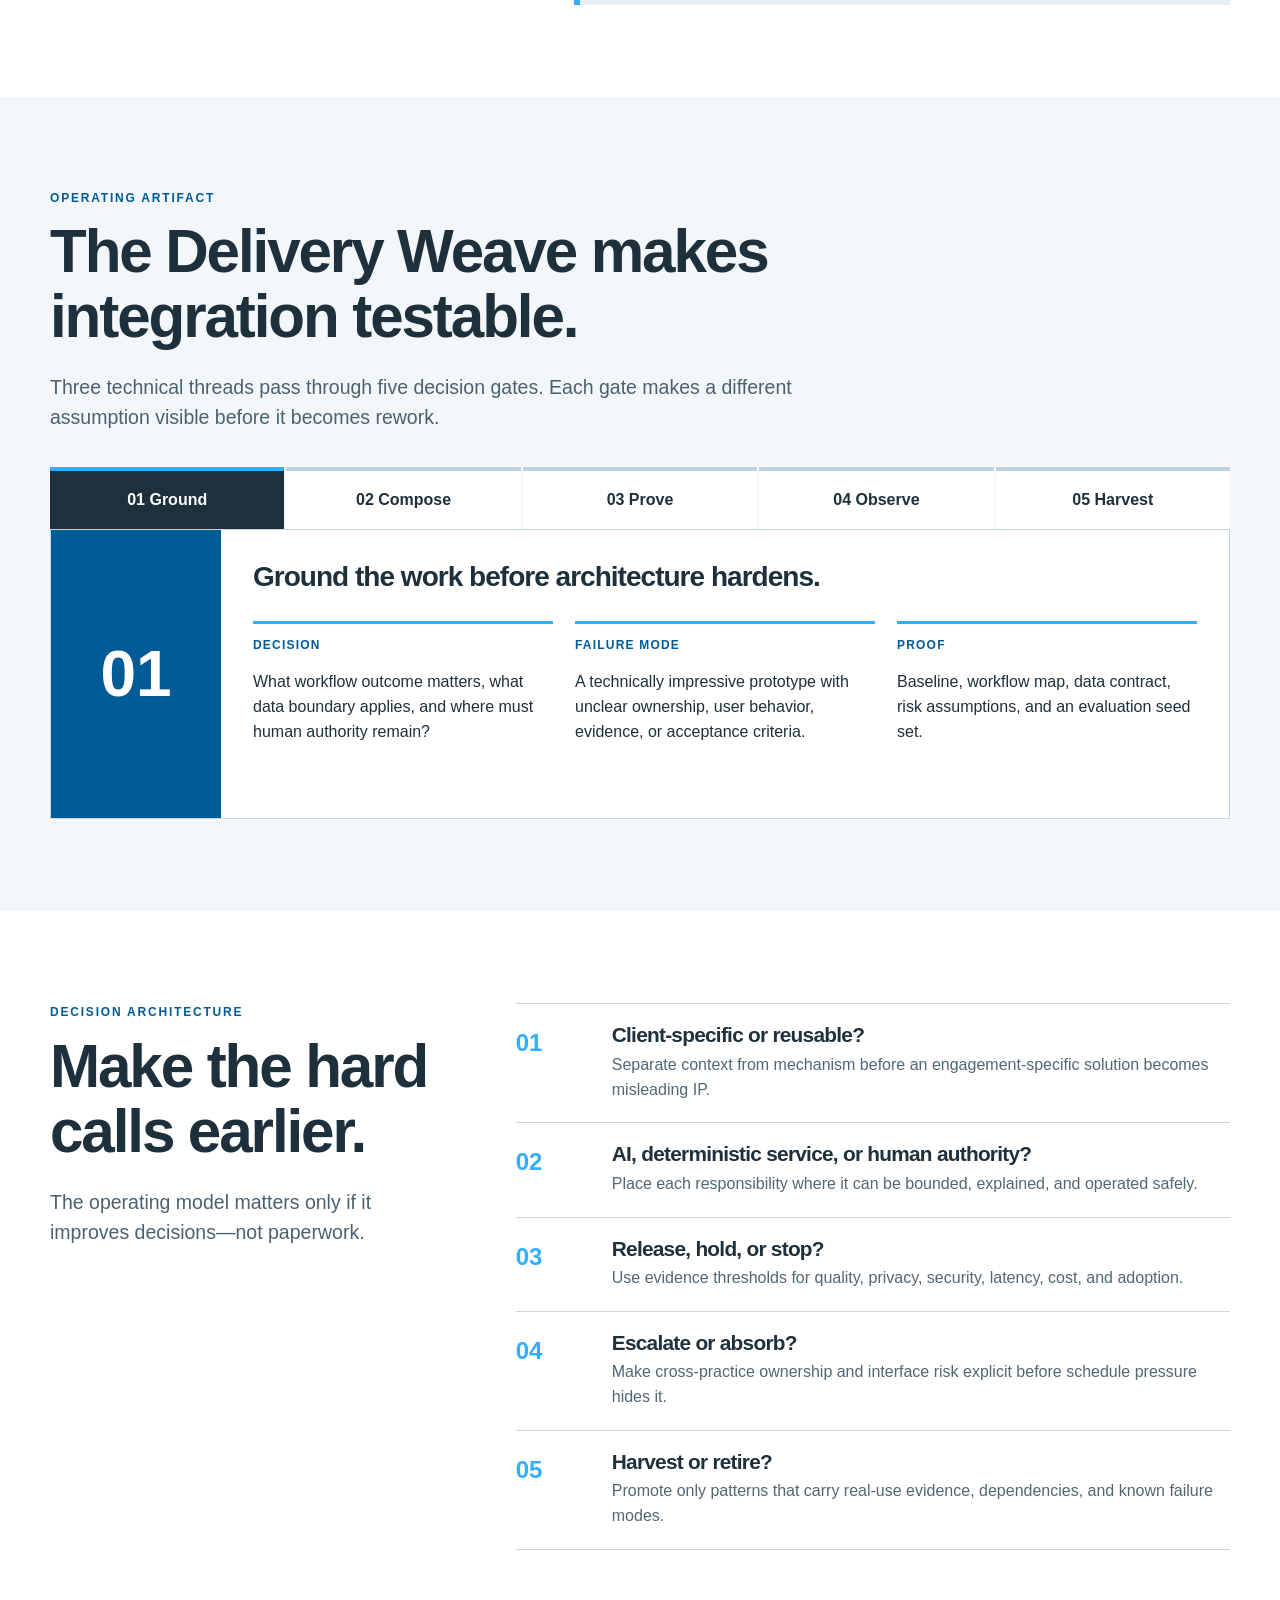
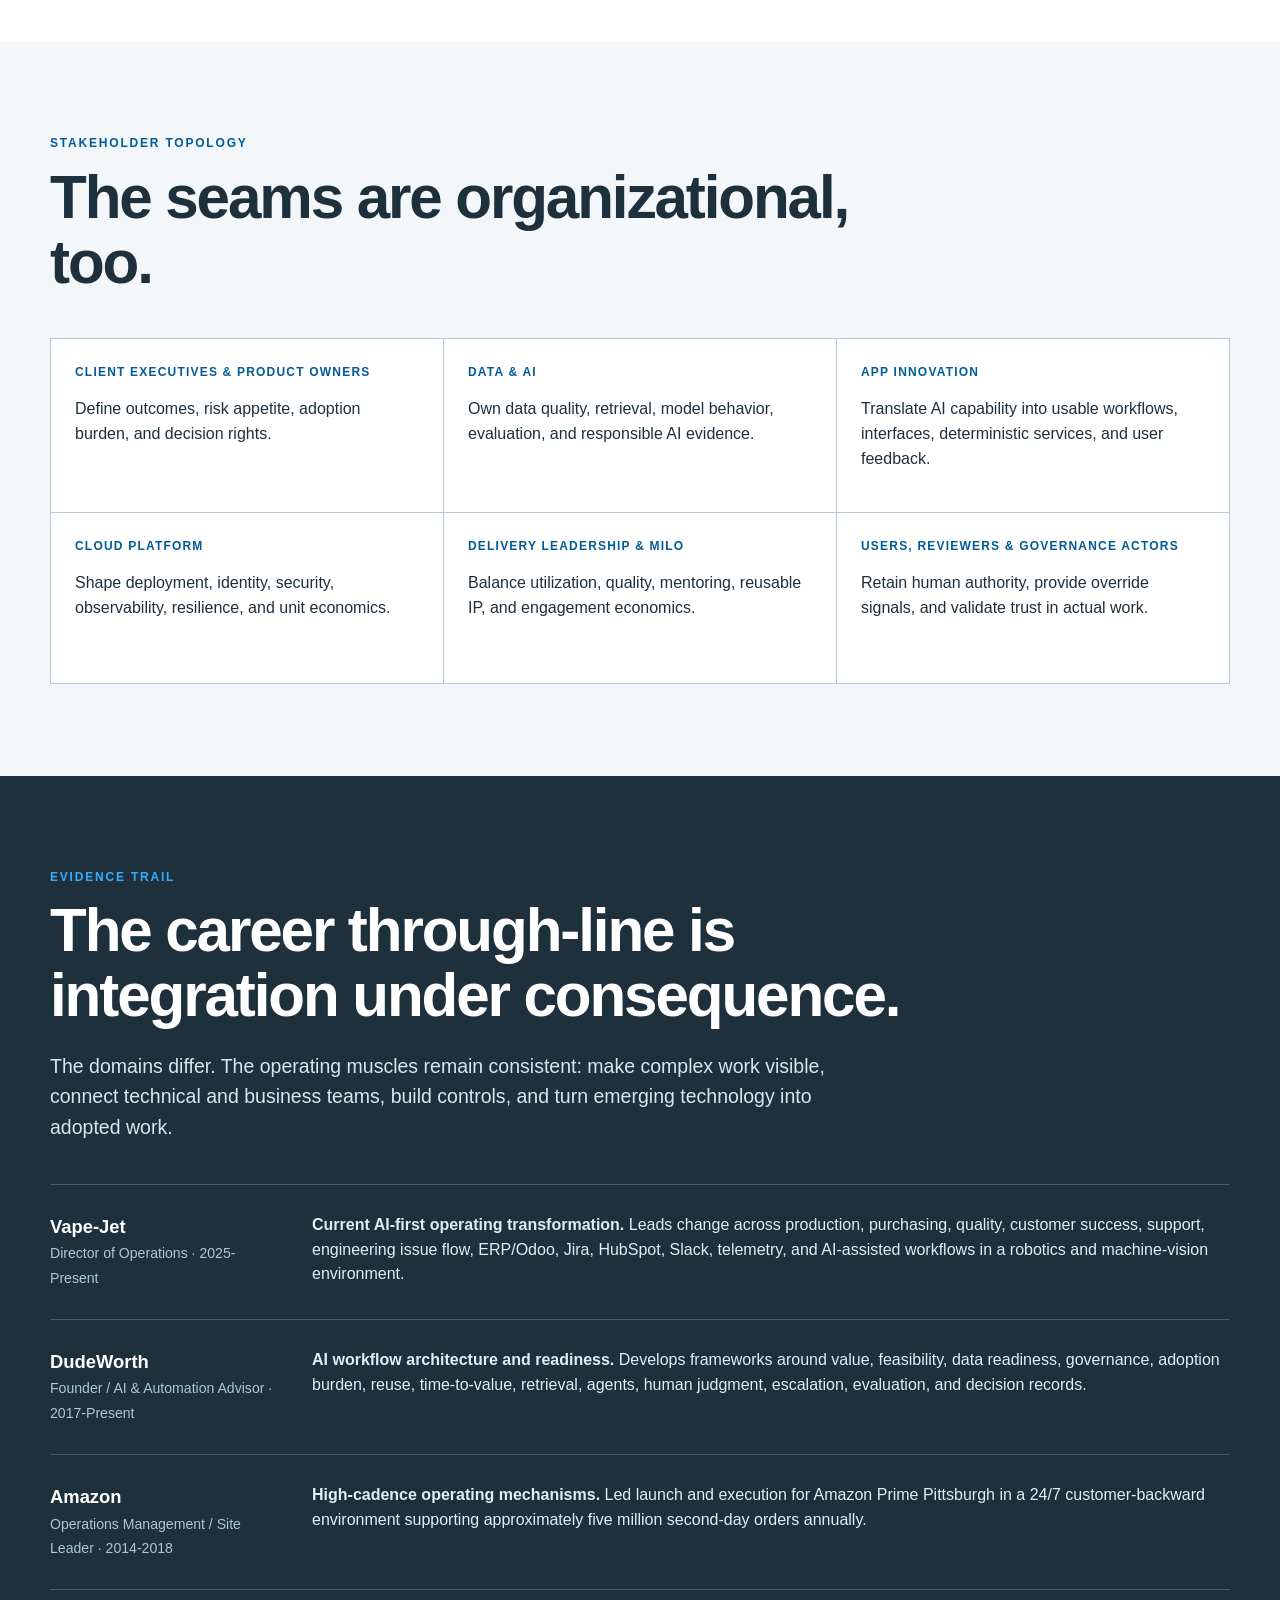
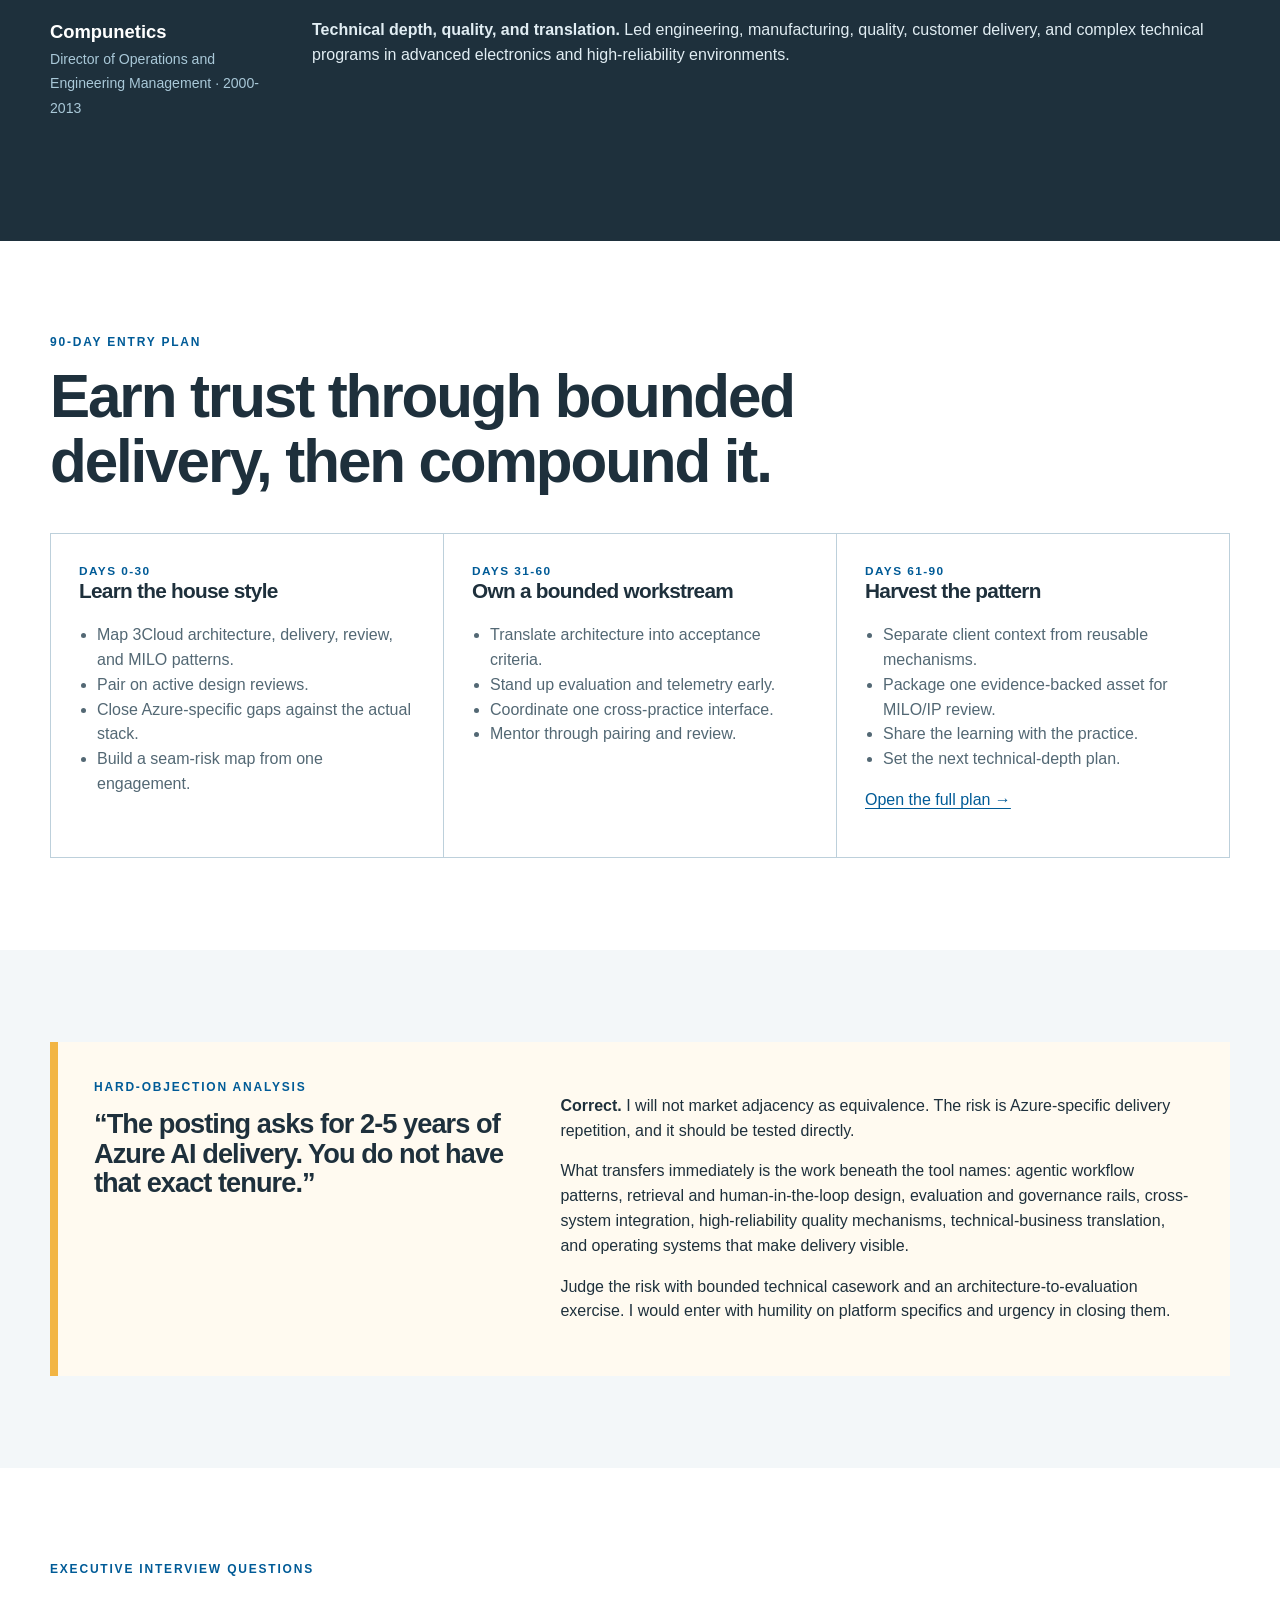
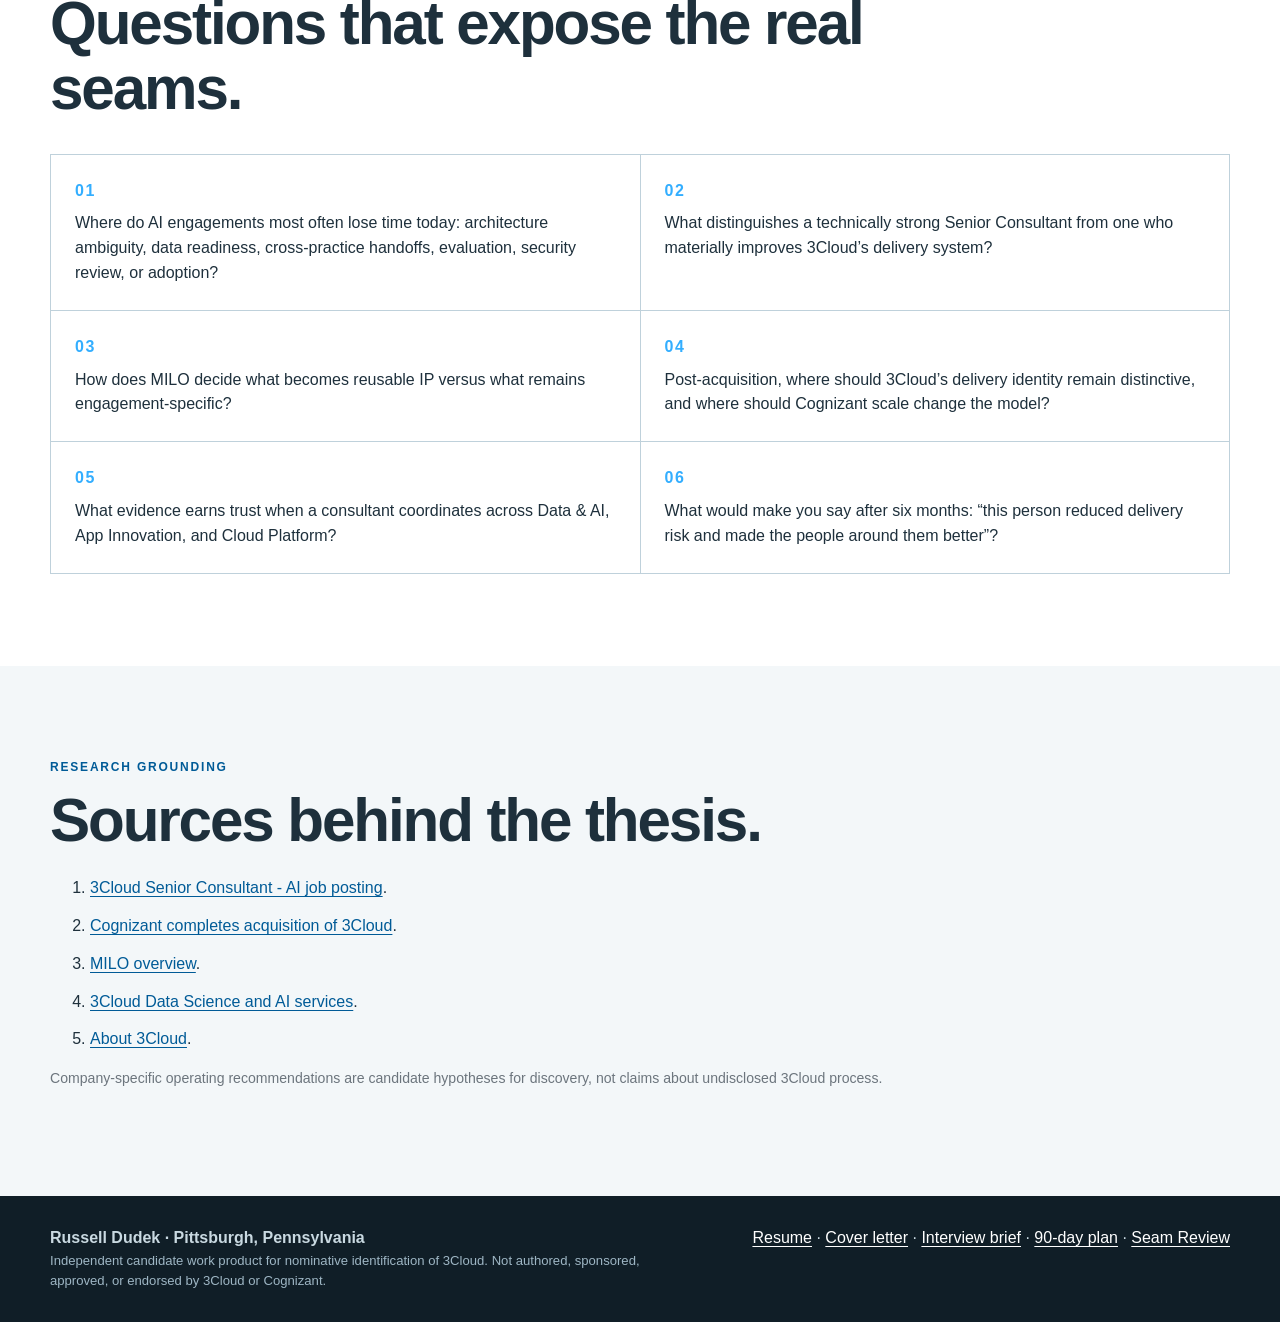
==== commit 37bfd2c6: "Complete 3Cloud Brand Fidelity and campaign audit [skip ci]" ====
--- a/index.html
+++ b/index.html
@@ -2,8 +2,8 @@
 <html lang="en">
 <head>
   <meta charset="utf-8">
-  <meta name="viewport" content="width=device-width, initial-scale=1">
-  <meta name="description" content="Russell Dudek's candidate vision for Senior Consultant - AI at 3Cloud.">
+  <meta name="viewport" content="width=device-width,initial-scale=1">
+  <meta name="description" content="Russell Dudek's independent candidate vision for Senior Consultant - AI at 3Cloud.">
   <title>AI Delivery Scales at the Seams | Russell Dudek for 3Cloud</title>
   <link rel="stylesheet" href="styles.css">
 </head>
@@ -11,154 +11,124 @@
 <div class="site-shell">
 <header class="topbar">
   <div class="topbar-inner">
-    <a class="brand" href="#top" aria-label="Back to top"><span class="brand-mark" aria-hidden="true"><i></i><i></i><i></i></span><span>Russell Dudek × 3Cloud</span></a>
-    <nav class="nav" aria-label="Primary navigation">
-      <a href="#mandate">Mandate</a><a href="#weave">Delivery Weave</a><a href="#proof">Evidence</a><a href="#entry">90 Days</a><a href="resume.html">Resume</a><a class="nav-cta" href="delivery-seam-review.html">Seam Review</a>
+    <a class="identity-lockup" href="#top" aria-label="3Cloud candidate vision by Russell Dudek - back to top">
+      <img src="assets/brand/3cloud-logo-cognizant.png" alt="3Cloud, a Cognizant company">
+      <span class="identity-copy"><strong>Candidate vision for Senior Consultant - AI</strong><span>Independent campaign by Russell Dudek</span></span>
+    </a>
+    <nav class="nav" aria-label="Campaign navigation">
+      <a href="#mandate">Mandate</a><a href="#weave">Delivery Weave</a><a href="#proof">Evidence</a><a href="90-day-plan.html">90 Days</a><a href="resume.html">Resume</a><a class="nav-cta" href="delivery-seam-review.html">Seam Review</a>
     </nav>
   </div>
 </header>
 <main id="top">
 <section class="hero">
-  <div class="hero-grid">
+  <div class="hero-inner">
     <div>
-      <div class="eyebrow">Candidate vision · Senior Consultant - AI</div>
+      <div class="candidate-label">Independent candidate campaign · Russell Dudek</div>
       <h1>AI delivery scales <span>at the seams.</span></h1>
-      <p class="lede">The difficult part is rarely one model call. It is making business intent, data, agents, applications, cloud controls, evaluation, and human judgment behave as one deliverable system.</p>
-      <p>I would approach the role as an architecture-to-outcome integrator: make the seams visible, test them early, instrument them in production, and turn repeatable learning into delivery IP.</p>
-      <div class="hero-actions">
-        <a class="btn btn-primary" href="#weave">Explore the Delivery Weave</a>
-        <a class="btn btn-secondary" href="interview-brief.html">Open interview brief</a>
-      </div>
+      <p class="lede">The difficult part is rarely a model call. It is making business intent, data, agents, applications, cloud controls, evaluation, and human judgment behave as one deliverable system.</p>
+      <p>I would approach the role as an architecture-to-outcome integrator: expose the handoffs, test them early, instrument them in real work, and turn verified delivery learning into reusable IP.</p>
+      <div class="hero-actions"><a class="btn btn-primary" href="#weave">Explore the Delivery Weave</a><a class="btn btn-secondary" href="interview-brief.html">Open interview brief</a></div>
     </div>
-    <div class="weave-visual" aria-label="Three delivery threads - Data and AI, App Innovation, and Cloud Platform - woven through Ground, Compose, Prove, Observe, and Harvest gates.">
-      <div class="weave-label">The Delivery Weave</div>
+    <div class="weave-stage" aria-label="Animated Delivery Weave showing Data and AI, App Innovation, and Cloud Platform moving through Ground, Compose, Prove, Observe, and Harvest gates.">
+      <div class="stage-label">Role-derived operating system</div>
       <div class="thread thread-data" aria-hidden="true"></div><div class="thread thread-app" aria-hidden="true"></div><div class="thread thread-cloud" aria-hidden="true"></div>
       <span class="thread-tag tag-data">Data &amp; AI</span><span class="thread-tag tag-app">App Innovation</span><span class="thread-tag tag-cloud">Cloud Platform</span>
       <div class="gate g1">GROUND</div><div class="gate g2">COMPOSE</div><div class="gate g3">PROVE</div><div class="gate g4">OBSERVE</div><div class="gate g5">HARVEST</div>
     </div>
   </div>
 </section>
-<section class="fact-strip section-tight" aria-label="Company moment">
-  <div class="wrap fact-grid">
-    <div class="fact"><strong>Jan 1, 2026</strong><span>3Cloud joined Cognizant, expanding the scale of Azure, Data &amp; AI, and App Innovation delivery.</span></div>
-    <div class="fact"><strong>21,000+</strong><span>Azure-certified specialists cited across the combined organization.</span></div>
-    <div class="fact"><strong>1,000+</strong><span>Enterprise client environments where 3Cloud says MILO is already enabling repeatable delivery patterns.</span></div>
+<section class="brand-band" aria-label="3Cloud company moment"><div class="fact-grid">
+  <div class="fact"><strong>Jan 1, 2026</strong><span>3Cloud joined Cognizant, increasing the scale behind Azure, Data &amp; AI, and App Innovation delivery.</span></div>
+  <div class="fact"><strong>21,000+</strong><span>Azure-certified specialists cited across the combined organization.</span></div>
+  <div class="fact"><strong>1,000+</strong><span>Enterprise environments where 3Cloud says MILO enables repeatable delivery patterns.</span></div>
+</div></section>
+
+<section id="mandate" class="section"><div class="wrap mandate-layout">
+  <div class="mandate-copy"><div class="eyebrow">Read beneath the title</div><h2>The role sits in the handoff zone.</h2><p class="lede">The posting combines implementation, architecture translation, cross-practice coordination, quality, mentoring, presales, utilization, thought leadership, and reusable IP.</p></div>
+  <div>
+    <div class="tension-rail" aria-label="Operating tensions">
+      <div class="tension"><strong>Architecture intent</strong><span>MEETS</span><strong>Delivery reality</strong></div>
+      <div class="tension"><strong>Client specificity</strong><span>MEETS</span><strong>Reusable IP</strong></div>
+      <div class="tension"><strong>AI speed</strong><span>MEETS</span><strong>Evaluation &amp; trust</strong></div>
+      <div class="tension"><strong>Autonomy &amp; utilization</strong><span>MEETS</span><strong>Quality &amp; mentoring</strong></div>
+      <div class="tension"><strong>3Cloud delivery identity</strong><span>MEETS</span><strong>Cognizant scale</strong></div>
+    </div>
+    <div class="actual-mandate"><strong>Actual mandate:</strong> Turn cross-practice architecture into reliable AI delivery, then convert project learning into governed, reusable patterns that improve client value and delivery leverage at post-acquisition scale.</div>
   </div>
-</section>
-<section id="mandate" class="section">
-  <div class="wrap brief-grid">
-    <div>
-      <div class="eyebrow">Read beneath the title</div>
-      <h2>The role sits in the handoff zone.</h2>
-      <p class="lede">3Cloud is asking a Senior Consultant to support architecture, translate guidance into delivery, connect three technical practices, improve quality, mentor others, contribute to presales, meet utilization goals, and create reusable frameworks.</p>
-    </div>
-    <div>
-      <div class="nominal"><h3>Nominal role</h3><p>Senior AI consultant with technical ownership across implementation, integration, validation, mentoring, and client delivery.</p></div>
-      <div class="actual"><h3>Actual mandate</h3><p><strong>Turn cross-practice architecture into reliable AI delivery, then convert project learning into governed, reusable patterns that improve client value and delivery leverage at post-acquisition scale.</strong></p></div>
-      <div class="tension-list" aria-label="Operating tensions">
-        <div class="tension"><b>Architecture intent</b><span class="versus">MEETS</span><b>Delivery reality</b></div>
-        <div class="tension"><b>Client specificity</b><span class="versus">MEETS</span><b>Reusable IP</b></div>
-        <div class="tension"><b>AI speed</b><span class="versus">MEETS</span><b>Evaluation &amp; trust</b></div>
-        <div class="tension"><b>Autonomy &amp; utilization</b><span class="versus">MEETS</span><b>Quality &amp; mentoring</b></div>
-        <div class="tension"><b>3Cloud delivery identity</b><span class="versus">MEETS</span><b>Cognizant global scale</b></div>
-      </div>
-    </div>
+</div></section>
+
+<section id="weave" class="section weave-section"><div class="wrap">
+  <div class="eyebrow">Operating artifact</div><h2>The Delivery Weave makes integration testable.</h2><p class="lede">Three technical threads pass through five decision gates. Each gate makes a different assumption visible before it becomes rework.</p>
+  <div class="tabs" role="tablist" aria-label="Delivery Weave gates">
+    <button class="tab" id="tab-ground" role="tab" aria-selected="true" aria-controls="panel-ground">01 Ground</button>
+    <button class="tab" id="tab-compose" role="tab" aria-selected="false" aria-controls="panel-compose" tabindex="-1">02 Compose</button>
+    <button class="tab" id="tab-prove" role="tab" aria-selected="false" aria-controls="panel-prove" tabindex="-1">03 Prove</button>
+    <button class="tab" id="tab-observe" role="tab" aria-selected="false" aria-controls="panel-observe" tabindex="-1">04 Observe</button>
+    <button class="tab" id="tab-harvest" role="tab" aria-selected="false" aria-controls="panel-harvest" tabindex="-1">05 Harvest</button>
   </div>
-</section>
-<section id="weave" class="section weave-section">
-  <div class="wrap">
-    <div class="eyebrow">Operating artifact</div>
-    <h2>The Delivery Weave makes integration testable.</h2>
-    <p class="lede">Three technical threads pass through five delivery gates. The point is not ceremony. Each gate makes a different decision explicit before hidden assumptions become rework.</p>
-    <div class="tabs" role="tablist" aria-label="Delivery Weave gates">
-      <button class="tab" id="tab-ground" role="tab" aria-selected="true" aria-controls="panel-ground">01 Ground</button>
-      <button class="tab" id="tab-compose" role="tab" aria-selected="false" aria-controls="panel-compose" tabindex="-1">02 Compose</button>
-      <button class="tab" id="tab-prove" role="tab" aria-selected="false" aria-controls="panel-prove" tabindex="-1">03 Prove</button>
-      <button class="tab" id="tab-observe" role="tab" aria-selected="false" aria-controls="panel-observe" tabindex="-1">04 Observe</button>
-      <button class="tab" id="tab-harvest" role="tab" aria-selected="false" aria-controls="panel-harvest" tabindex="-1">05 Harvest</button>
-    </div>
-    <div class="tab-panel active" id="panel-ground" role="tabpanel" aria-labelledby="tab-ground"><div class="panel-index">01</div><div><h3>Ground the work before the architecture hardens.</h3><div class="panel-grid"><div class="panel-item"><h4>Decision</h4><p>What workflow outcome matters, what data boundary applies, and where human authority must remain?</p></div><div class="panel-item"><h4>Failure mode</h4><p>A technically impressive prototype with unclear user behavior, ownership, evidence, or acceptance criteria.</p></div><div class="panel-item"><h4>Proof</h4><p>Baseline, workflow map, data contract, risk assumptions, and a small evaluation set created before build speed becomes sunk cost.</p></div></div></div></div>
-    <div class="tab-panel" id="panel-compose" role="tabpanel" aria-labelledby="tab-compose"><div class="panel-index">02</div><div><h3>Compose the smallest coherent system.</h3><div class="panel-grid"><div class="panel-item"><h4>Decision</h4><p>Which responsibilities belong in retrieval, tools, orchestration, deterministic services, UI, and human review?</p></div><div class="panel-item"><h4>Failure mode</h4><p>One giant prompt or agent absorbs business rules, security boundaries, and integration logic that should be explicit.</p></div><div class="panel-item"><h4>Proof</h4><p>Traceable architecture decisions, interface contracts, bounded tool permissions, fallback paths, and cost assumptions.</p></div></div></div></div>
-    <div class="tab-panel" id="panel-prove" role="tabpanel" aria-labelledby="tab-prove"><div class="panel-index">03</div><div><h3>Prove behavior, not demo charisma.</h3><div class="panel-grid"><div class="panel-item"><h4>Decision</h4><p>What does “good” mean for task success, groundedness, safety, privacy, latency, and cost?</p></div><div class="panel-item"><h4>Failure mode</h4><p>Stakeholders approve a demo while edge cases, hallucination paths, threat surfaces, and escalation failures remain invisible.</p></div><div class="panel-item"><h4>Proof</h4><p>Golden cases, adversarial cases, human review criteria, failure taxonomy, and explicit release thresholds.</p></div></div></div></div>
-    <div class="tab-panel" id="panel-observe" role="tabpanel" aria-labelledby="tab-observe"><div class="panel-index">04</div><div><h3>Observe the system in the work.</h3><div class="panel-grid"><div class="panel-item"><h4>Decision</h4><p>Which telemetry separates usage from value and distinguishes model issues from workflow, data, or integration issues?</p></div><div class="panel-item"><h4>Failure mode</h4><p>Teams count calls and tokens while users route around the system or quality degradation goes unnoticed.</p></div><div class="panel-item"><h4>Proof</h4><p>Outcome metrics, adoption depth, override/escalation rates, defect signals, latency, unit economics, and review cadence.</p></div></div></div></div>
-    <div class="tab-panel" id="panel-harvest" role="tabpanel" aria-labelledby="tab-harvest"><div class="panel-index">05</div><div><h3>Harvest what is reusable without flattening client context.</h3><div class="panel-grid"><div class="panel-item"><h4>Decision</h4><p>What should become a component, accelerator, framework, playbook, evaluation asset, or cautionary pattern?</p></div><div class="panel-item"><h4>Failure mode</h4><p>Teams either rebuild everything or force a prior solution into the wrong context because reuse was not qualified.</p></div><div class="panel-item"><h4>Proof</h4><p>Clear dependency notes, adaptation boundaries, known failure modes, owner, versioning, and evidence from real use.</p></div></div></div></div>
+  <div class="tab-panel active" id="panel-ground" role="tabpanel" aria-labelledby="tab-ground"><div class="panel-index">01</div><div class="panel-body"><h3>Ground the work before architecture hardens.</h3><div class="panel-grid"><div class="panel-item"><h4>Decision</h4><p>What workflow outcome matters, what data boundary applies, and where must human authority remain?</p></div><div class="panel-item"><h4>Failure mode</h4><p>A technically impressive prototype with unclear ownership, user behavior, evidence, or acceptance criteria.</p></div><div class="panel-item"><h4>Proof</h4><p>Baseline, workflow map, data contract, risk assumptions, and an evaluation seed set.</p></div></div></div></div>
+  <div class="tab-panel" id="panel-compose" role="tabpanel" aria-labelledby="tab-compose"><div class="panel-index">02</div><div class="panel-body"><h3>Compose the smallest coherent system.</h3><div class="panel-grid"><div class="panel-item"><h4>Decision</h4><p>Which responsibilities belong in retrieval, tools, orchestration, deterministic services, UI, and human review?</p></div><div class="panel-item"><h4>Failure mode</h4><p>One giant prompt absorbs business rules, security boundaries, and integration logic that should be explicit.</p></div><div class="panel-item"><h4>Proof</h4><p>Interface contracts, bounded permissions, fallback paths, architecture decisions, and cost assumptions.</p></div></div></div></div>
+  <div class="tab-panel" id="panel-prove" role="tabpanel" aria-labelledby="tab-prove"><div class="panel-index">03</div><div class="panel-body"><h3>Prove behavior, not demo charisma.</h3><div class="panel-grid"><div class="panel-item"><h4>Decision</h4><p>What does acceptable mean for task success, groundedness, safety, privacy, latency, and cost?</p></div><div class="panel-item"><h4>Failure mode</h4><p>Stakeholders approve the demo while edge cases, hallucination paths, and escalation failures remain invisible.</p></div><div class="panel-item"><h4>Proof</h4><p>Golden cases, adversarial cases, human review criteria, failure taxonomy, and release thresholds.</p></div></div></div></div>
+  <div class="tab-panel" id="panel-observe" role="tabpanel" aria-labelledby="tab-observe"><div class="panel-index">04</div><div class="panel-body"><h3>Observe the system inside the work.</h3><div class="panel-grid"><div class="panel-item"><h4>Decision</h4><p>Which signals separate usage from value and model issues from workflow, data, or integration issues?</p></div><div class="panel-item"><h4>Failure mode</h4><p>Teams count calls and tokens while users route around the system or quality degradation goes unnoticed.</p></div><div class="panel-item"><h4>Proof</h4><p>Outcome metrics, adoption depth, overrides, escalations, defects, latency, and unit economics.</p></div></div></div></div>
+  <div class="tab-panel" id="panel-harvest" role="tabpanel" aria-labelledby="tab-harvest"><div class="panel-index">05</div><div class="panel-body"><h3>Harvest what is reusable without flattening context.</h3><div class="panel-grid"><div class="panel-item"><h4>Decision</h4><p>What should become a component, accelerator, framework, playbook, evaluation asset, or cautionary pattern?</p></div><div class="panel-item"><h4>Failure mode</h4><p>Teams either rebuild everything or force a prior solution into the wrong client context.</p></div><div class="panel-item"><h4>Proof</h4><p>Dependencies, adaptation boundaries, failure modes, owner, version, and evidence from real use.</p></div></div></div></div>
+</div></section>
+
+<section class="section"><div class="wrap decision-layout">
+  <div><div class="eyebrow">Decision architecture</div><h2>Make the hard calls earlier.</h2><p class="lede">The operating model matters only if it improves decisions—not paperwork.</p></div>
+  <div class="decision-stack">
+    <div class="decision-row"><b>01</b><div><h3>Client-specific or reusable?</h3><p>Separate context from mechanism before an engagement-specific solution becomes misleading IP.</p></div></div>
+    <div class="decision-row"><b>02</b><div><h3>AI, deterministic service, or human authority?</h3><p>Place each responsibility where it can be bounded, explained, and operated safely.</p></div></div>
+    <div class="decision-row"><b>03</b><div><h3>Release, hold, or stop?</h3><p>Use evidence thresholds for quality, privacy, security, latency, cost, and adoption.</p></div></div>
+    <div class="decision-row"><b>04</b><div><h3>Escalate or absorb?</h3><p>Make cross-practice ownership and interface risk explicit before schedule pressure hides it.</p></div></div>
+    <div class="decision-row"><b>05</b><div><h3>Harvest or retire?</h3><p>Promote only patterns that carry real-use evidence, dependencies, and known failure modes.</p></div></div>
   </div>
-</section>
-<section class="section">
-  <div class="wrap">
-    <div class="eyebrow">Proposed scorecard · hypothesis for discovery</div>
-    <h2>Measure the seams, not just the sprint.</h2>
-    <p class="lede">The exact targets belong to 3Cloud and the client. The structure below is how I would test whether speed is becoming durable value rather than accelerated rework.</p>
-    <div class="score-grid">
-      <div class="metric"><div class="metric-no">01 DELIVERY</div><h3>Architecture-to-accepted increment</h3><p>Cycle time, milestone predictability, escaped defects, and rework caused by integration assumptions.</p></div>
-      <div class="metric"><div class="metric-no">02 AI QUALITY</div><h3>Task success under stress</h3><p>Groundedness, safety, adversarial cases, human review agreement, and failure-mode coverage.</p></div>
-      <div class="metric"><div class="metric-no">03 ECONOMICS</div><h3>Value per unit of delivery</h3><p>Utilization context, cloud/LLM unit cost, avoided rework, and the cost of quality controls.</p></div>
-      <div class="metric"><div class="metric-no">04 ADOPTION</div><h3>Behavior after launch</h3><p>Workflow penetration, repeat use, time saved where verified, overrides, escalations, and abandonment signals.</p></div>
-      <div class="metric"><div class="metric-no">05 TRUST</div><h3>Governance that moves with delivery</h3><p>Review coverage, decision traceability, permission boundaries, privacy controls, and audit readiness.</p></div>
-      <div class="metric"><div class="metric-no">06 REUSE</div><h3>Learning that compounds</h3><p>Pattern adoption, harvest-to-reuse latency, adaptation burden, version health, and downstream delivery lift.</p></div>
-    </div>
+</div></section>
+
+<section class="section weave-section"><div class="wrap"><div class="eyebrow">Stakeholder topology</div><h2>The seams are organizational, too.</h2><div class="stakeholder-map">
+  <div class="stake"><strong>Client executives &amp; product owners</strong><p>Define outcomes, risk appetite, adoption burden, and decision rights.</p></div>
+  <div class="stake"><strong>Data &amp; AI</strong><p>Own data quality, retrieval, model behavior, evaluation, and responsible AI evidence.</p></div>
+  <div class="stake"><strong>App Innovation</strong><p>Translate AI capability into usable workflows, interfaces, deterministic services, and user feedback.</p></div>
+  <div class="stake"><strong>Cloud Platform</strong><p>Shape deployment, identity, security, observability, resilience, and unit economics.</p></div>
+  <div class="stake"><strong>Delivery leadership &amp; MILO</strong><p>Balance utilization, quality, mentoring, reusable IP, and engagement economics.</p></div>
+  <div class="stake"><strong>Users, reviewers &amp; governance actors</strong><p>Retain human authority, provide override signals, and validate trust in actual work.</p></div>
+</div></div></section>
+
+<section id="proof" class="section evidence-section"><div class="wrap"><div class="eyebrow">Evidence trail</div><h2>The career through-line is integration under consequence.</h2><p class="lede">The domains differ. The operating muscles remain consistent: make complex work visible, connect technical and business teams, build controls, and turn emerging technology into adopted work.</p>
+  <div class="timeline">
+    <div class="timeline-item"><div class="timeline-role"><b>Vape-Jet</b><span>Director of Operations · 2025-Present</span></div><div class="timeline-copy"><strong>Current AI-first operating transformation.</strong> Leads change across production, purchasing, quality, customer success, support, engineering issue flow, ERP/Odoo, Jira, HubSpot, Slack, telemetry, and AI-assisted workflows in a robotics and machine-vision environment.</div></div>
+    <div class="timeline-item"><div class="timeline-role"><b>DudeWorth</b><span>Founder / AI &amp; Automation Advisor · 2017-Present</span></div><div class="timeline-copy"><strong>AI workflow architecture and readiness.</strong> Develops frameworks around value, feasibility, data readiness, governance, adoption burden, reuse, time-to-value, retrieval, agents, human judgment, escalation, evaluation, and decision records.</div></div>
+    <div class="timeline-item"><div class="timeline-role"><b>Amazon</b><span>Operations Management / Site Leader · 2014-2018</span></div><div class="timeline-copy"><strong>High-cadence operating mechanisms.</strong> Led launch and execution for Amazon Prime Pittsburgh in a 24/7 customer-backward environment supporting approximately five million second-day orders annually.</div></div>
+    <div class="timeline-item"><div class="timeline-role"><b>Compunetics</b><span>Director of Operations and Engineering Management · 2000-2013</span></div><div class="timeline-copy"><strong>Technical depth, quality, and translation.</strong> Led engineering, manufacturing, quality, customer delivery, and complex technical programs in advanced electronics and high-reliability environments.</div></div>
   </div>
-</section>
-<section id="proof" class="section evidence-section">
-  <div class="wrap">
-    <div class="eyebrow">Evidence trail</div>
-    <h2>The career through-line is integration under consequence.</h2>
-    <p class="lede">The roles are different. The operating muscles are consistent: make complex work visible, connect technical and business teams, create controls, and turn emerging technology into adopted work.</p>
-    <div class="timeline">
-      <div class="timeline-item"><div class="timeline-role"><b>Vape-Jet</b><span>Director of Operations · 2025-Present</span></div><div class="timeline-copy"><strong>Current operating transformation.</strong> Leads AI-first change across production, purchasing, quality, customer success, support, engineering issue flow, ERP/Odoo, Jira, HubSpot, Slack, telemetry, and AI-assisted workflows in a robotics and machine-vision environment.</div></div>
-      <div class="timeline-item"><div class="timeline-role"><b>DudeWorth</b><span>Founder / AI &amp; Automation Advisor · 2017-Present</span></div><div class="timeline-copy"><strong>AI workflow architecture and readiness.</strong> Develops frameworks around value, feasibility, data readiness, governance, adoption burden, reuse, time-to-value, retrieval, agents, human judgment, escalation, evaluation, and decision records.</div></div>
-      <div class="timeline-item"><div class="timeline-role"><b>Amazon</b><span>Operations Management / Site Leader · 2014-2018</span></div><div class="timeline-copy"><strong>High-cadence delivery mechanisms.</strong> Led launch and execution for Amazon Prime Pittsburgh in a 24/7 customer-backward environment supporting approximately five million second-day orders annually; built routines for labor, throughput, escalation, standard work, and operating visibility.</div></div>
-      <div class="timeline-item"><div class="timeline-role"><b>Compunetics</b><span>Director of Operations and Engineering Management · 2000-2013</span></div><div class="timeline-copy"><strong>Technical depth, quality, and translation.</strong> Led engineering, manufacturing, quality, customer delivery, and complex technical programs in advanced electronics and high-reliability environments; built quality systems, root-cause practices, measures, and process controls.</div></div>
-    </div>
-  </div>
-</section>
-<section id="entry" class="section weave-section">
-  <div class="wrap">
-    <div class="eyebrow">90-day entry plan</div>
-    <h2>Earn trust through bounded delivery, then compound it.</h2>
-    <div class="plan-grid">
-      <article class="phase"><div class="days">DAYS 0-30</div><h3>Learn the house style.</h3><ul><li>Map 3Cloud architecture, delivery, review, and MILO patterns.</li><li>Pair with senior technical leaders on active design reviews.</li><li>Close Azure-specific knowledge gaps through the exact stack used by the team.</li><li>Build a seam-risk map from one active engagement.</li></ul><p><strong>Exit evidence:</strong> a reviewed delivery map, explicit skill-gap plan, and one useful contribution to a real engagement.</p></article>
-      <article class="phase"><div class="days">DAYS 31-60</div><h3>Own a bounded workstream.</h3><ul><li>Translate architecture into a small delivery plan with acceptance criteria.</li><li>Stand up evaluation and telemetry before release pressure peaks.</li><li>Coordinate one cross-practice interface with clear owners and escalation paths.</li><li>Mentor through pairing and review, not abstract advice.</li></ul><p><strong>Exit evidence:</strong> accepted increment, quality evidence, visible risks, and client/stakeholder feedback.</p></article>
-      <article class="phase"><div class="days">DAYS 61-90</div><h3>Harvest the pattern.</h3><ul><li>Run a closeout on what was client-specific versus reusable.</li><li>Package one proven asset for MILO/IP review with dependencies and failure modes.</li><li>Share a concise learning session with the community of practice.</li><li>Propose the next 90-day technical depth and delivery leverage plan.</li></ul><p><strong>Exit evidence:</strong> repeatable asset candidate, validated learning, and a clear next-level ownership path.</p></article>
-    </div>
-  </div>
-</section>
-<section class="section">
-  <div class="wrap redteam">
-    <div><div class="eyebrow">Red-team memo</div><h3>The obvious objection</h3><p><strong>“This role asks for 2-5 years of Azure AI delivery. Your verified evidence is broader AI and operating transformation, not a multi-year Azure delivery record.”</strong></p></div>
-    <div><h3>My answer</h3><p>Correct. I would not market adjacency as equivalence. The risk in my candidacy is Azure-specific delivery reps, and it should be tested directly.</p><p>What transfers immediately is the work beneath the tool names: agentic workflow patterns, retrieval and human-in-the-loop design, evaluation and governance rails, cross-system integration, high-reliability quality mechanisms, client-facing technical translation, and delivery operating systems.</p><p>My proposal is simple: judge me on a bounded technical case and architecture-to-evaluation exercise. I would enter with humility on the platform specifics and confidence in the integration, quality, and operating disciplines that make AI survive contact with real work.</p></div>
-  </div>
-</section>
-<section class="section weave-section">
-  <div class="wrap">
-    <div class="eyebrow">Executive interview questions</div>
-    <h2>Questions I would use to discover the real seams.</h2>
-    <div class="questions">
-      <div class="question">Where do AI engagements most often lose time today: architecture ambiguity, data readiness, cross-practice handoffs, evaluation, security review, or client adoption?</div>
-      <div class="question">What distinguishes a Senior Consultant who is technically strong from one who materially improves 3Cloud's delivery system?</div>
-      <div class="question">How does MILO decide what becomes a reusable component or framework versus what should stay engagement-specific?</div>
-      <div class="question">Post-acquisition, where do you want 3Cloud's delivery identity to remain distinctive, and where should Cognizant scale change the operating model?</div>
-      <div class="question">What evidence earns trust with the Data &amp; AI, App Innovation, and Cloud Platform teams when a consultant is coordinating across boundaries?</div>
-      <div class="question">What would make you say after six months: “this person reduced delivery risk and made the people around them better”?</div>
-    </div>
-  </div>
-</section>
-<section class="section sources">
-  <div class="wrap">
-    <div class="eyebrow">Research grounding</div>
-    <h2>Sources behind the thesis.</h2>
-    <ol class="source-list">
-      <li><a href="https://job-boards.greenhouse.io/3cloud/jobs/8229697002?gh_jid=8229697002">3Cloud Senior Consultant - AI job posting</a> - responsibilities, requirements, cross-practice scope, quality, reuse, mentoring, presales, and utilization expectations.</li>
-      <li><a href="https://3cloudsolutions.com/resources/cognizant-completes-acquisition-of-3cloud-creating-one-of-the-worlds-most-credentialed-microsoft-azure-and-ai-partners/">3Cloud: Cognizant completes acquisition of 3Cloud</a> - effective date, combined scale, strategic rationale, and Azure/Data &amp; AI/App Innovation positioning.</li>
-      <li><a href="https://3cloudsolutions.com/milo/">3Cloud MILO overview</a> - delivery engine, capability categories, reuse model, quality, speed, risk, and enterprise deployment claims.</li>
-      <li><a href="https://3cloudsolutions.com/data-science-ai/">3Cloud Data Science and AI services</a> - generative AI, MLOps, AI assessment, security, cost, model selection, architecture planning, and responsible AI.</li>
-      <li><a href="https://3cloudsolutions.com/about-us/">About 3Cloud</a> - company mission, growth orientation, Azure specialization, and business-outcome framing.</li>
-    </ol>
-    <p class="small">Company-specific operating recommendations on this site are candidate hypotheses for discovery, not claims about undisclosed internal process.</p>
-  </div>
-</section>
+</div></section>
+
+<section class="section"><div class="wrap"><div class="eyebrow">90-day entry plan</div><h2>Earn trust through bounded delivery, then compound it.</h2><div class="plan-preview">
+  <article class="phase"><div class="days">Days 0-30</div><h3>Learn the house style</h3><ul><li>Map 3Cloud architecture, delivery, review, and MILO patterns.</li><li>Pair on active design reviews.</li><li>Close Azure-specific gaps against the actual stack.</li><li>Build a seam-risk map from one engagement.</li></ul></article>
+  <article class="phase"><div class="days">Days 31-60</div><h3>Own a bounded workstream</h3><ul><li>Translate architecture into acceptance criteria.</li><li>Stand up evaluation and telemetry early.</li><li>Coordinate one cross-practice interface.</li><li>Mentor through pairing and review.</li></ul></article>
+  <article class="phase"><div class="days">Days 61-90</div><h3>Harvest the pattern</h3><ul><li>Separate client context from reusable mechanisms.</li><li>Package one evidence-backed asset for MILO/IP review.</li><li>Share the learning with the practice.</li><li>Set the next technical-depth plan.</li></ul><p><a href="90-day-plan.html">Open the full plan →</a></p></article>
+</div></div></section>
+
+<section class="section weave-section"><div class="wrap objection"><div><div class="eyebrow">Hard-objection analysis</div><h3>“The posting asks for 2-5 years of Azure AI delivery. You do not have that exact tenure.”</h3></div><div><p><strong>Correct.</strong> I will not market adjacency as equivalence. The risk is Azure-specific delivery repetition, and it should be tested directly.</p><p>What transfers immediately is the work beneath the tool names: agentic workflow patterns, retrieval and human-in-the-loop design, evaluation and governance rails, cross-system integration, high-reliability quality mechanisms, technical-business translation, and operating systems that make delivery visible.</p><p>Judge the risk with bounded technical casework and an architecture-to-evaluation exercise. I would enter with humility on platform specifics and urgency in closing them.</p></div></div></section>
+
+<section class="section"><div class="wrap"><div class="eyebrow">Executive interview questions</div><h2>Questions that expose the real seams.</h2><div class="questions">
+  <div class="question">Where do AI engagements most often lose time today: architecture ambiguity, data readiness, cross-practice handoffs, evaluation, security review, or adoption?</div>
+  <div class="question">What distinguishes a technically strong Senior Consultant from one who materially improves 3Cloud’s delivery system?</div>
+  <div class="question">How does MILO decide what becomes reusable IP versus what remains engagement-specific?</div>
+  <div class="question">Post-acquisition, where should 3Cloud’s delivery identity remain distinctive, and where should Cognizant scale change the model?</div>
+  <div class="question">What evidence earns trust when a consultant coordinates across Data &amp; AI, App Innovation, and Cloud Platform?</div>
+  <div class="question">What would make you say after six months: “this person reduced delivery risk and made the people around them better”?</div>
+</div></div></section>
+
+<section class="section sources"><div class="wrap"><div class="eyebrow">Research grounding</div><h2>Sources behind the thesis.</h2><ol class="source-list">
+  <li><a href="https://job-boards.greenhouse.io/3cloud/jobs/8229697002?gh_jid=8229697002">3Cloud Senior Consultant - AI job posting</a>.</li>
+  <li><a href="https://3cloudsolutions.com/resources/cognizant-completes-acquisition-of-3cloud-creating-one-of-the-worlds-most-credentialed-microsoft-azure-and-ai-partners/">Cognizant completes acquisition of 3Cloud</a>.</li>
+  <li><a href="https://3cloudsolutions.com/milo/">MILO overview</a>.</li>
+  <li><a href="https://3cloudsolutions.com/data-science-ai/">3Cloud Data Science and AI services</a>.</li>
+  <li><a href="https://3cloudsolutions.com/about-us/">About 3Cloud</a>.</li>
+</ol><p class="small">Company-specific operating recommendations are candidate hypotheses for discovery, not claims about undisclosed 3Cloud process.</p></div></section>
 </main>
-<footer class="footer"><div class="footer-inner"><span>Russell Dudek · Pittsburgh, Pennsylvania</span><span><a href="resume.html">Resume</a> · <a href="cover-letter.html">Cover letter</a> · <a href="interview-brief.html">Interview brief</a> · <a href="delivery-seam-review.html">Delivery Seam Review</a></span></div></footer>
+<footer class="footer"><div class="footer-inner"><div><strong>Russell Dudek · Pittsburgh, Pennsylvania</strong><div class="independent-note">Independent candidate work product for nominative identification of 3Cloud. Not authored, sponsored, approved, or endorsed by 3Cloud or Cognizant.</div></div><div><a href="resume.html">Resume</a> · <a href="cover-letter.html">Cover letter</a> · <a href="interview-brief.html">Interview brief</a> · <a href="90-day-plan.html">90-day plan</a> · <a href="delivery-seam-review.html">Seam Review</a></div></div></footer>
 </div>
 <script src="app.js"></script>
 </body>
--- a/styles.css
+++ b/styles.css
@@ -1,227 +1,268 @@
-:root {
-  --ink: #0b1f33;
-  --muted: #5a6b7d;
-  --blue: #0868d7;
-  --cyan: #20b9e8;
-  --navy: #0a355b;
-  --ice: #eef6fc;
-  --paper: #ffffff;
-  --line: #cbd9e6;
-  --warm: #ffcb47;
-  --danger: #a23f3f;
-  --max: 1180px;
-  --shadow: 0 18px 50px rgba(14, 61, 100, 0.12);
-}
+@import url('./brand-tokens.css');
+
 * { box-sizing: border-box; }
 html { scroll-behavior: smooth; }
 body {
   margin: 0;
-  color: var(--ink);
-  background: linear-gradient(180deg, #f8fbfe 0%, #ffffff 22%, #f4f8fb 100%);
-  font-family: Inter, "Segoe UI", Arial, sans-serif;
+  color: var(--brand-ink);
+  background: var(--brand-white);
+  font-family: "IBM Plex Sans", "Liberation Sans", "Segoe UI", Arial, sans-serif;
   line-height: 1.55;
 }
-a { color: var(--blue); text-underline-offset: 3px; }
+a { color: var(--brand-blue); text-underline-offset: 3px; }
 a:hover { text-decoration-thickness: 2px; }
-:focus-visible { outline: 3px solid var(--warm); outline-offset: 3px; }
-img { max-width: 100%; }
-.site-shell { min-height: 100vh; }
+:focus-visible { outline: 3px solid var(--campaign-signal); outline-offset: 3px; }
+img { max-width: 100%; height: auto; }
+button, a { -webkit-tap-highlight-color: transparent; }
+
+.site-shell { min-height: 100vh; overflow: clip; }
 .topbar {
-  position: sticky; top: 0; z-index: 20;
-  backdrop-filter: blur(14px);
-  background: rgba(248, 251, 254, 0.91);
-  border-bottom: 1px solid rgba(203, 217, 230, .8);
-}
-.topbar-inner {
-  max-width: var(--max); margin: 0 auto; padding: 14px 22px;
-  display: flex; align-items: center; justify-content: space-between; gap: 24px;
-}
-.brand { display: flex; align-items: center; gap: 12px; color: var(--ink); text-decoration: none; font-weight: 800; letter-spacing: -.02em; }
-.brand-mark { width: 34px; height: 34px; display: grid; grid-template-columns: repeat(3, 1fr); gap: 3px; transform: skewY(-9deg); }
-.brand-mark i { display:block; border-radius: 7px; background: linear-gradient(180deg, var(--cyan), var(--blue)); }
-.brand-mark i:nth-child(2) { transform: translateY(5px); }
-.brand-mark i:nth-child(3) { transform: translateY(10px); }
-.nav { display: flex; align-items: center; gap: 16px; flex-wrap: wrap; justify-content: flex-end; }
-.nav a { color: var(--ink); text-decoration: none; font-size: .9rem; font-weight: 700; }
-.nav .nav-cta { padding: 8px 12px; border: 1px solid var(--blue); color: var(--blue); border-radius: 999px; }
-main { overflow: clip; }
-.section { padding: 90px 22px; }
-.section-tight { padding: 60px 22px; }
-.wrap { max-width: var(--max); margin: 0 auto; }
-.eyebrow { text-transform: uppercase; letter-spacing: .15em; font-size: .74rem; font-weight: 800; color: var(--blue); margin-bottom: 12px; }
-h1, h2, h3 { line-height: 1.08; letter-spacing: -.035em; margin-top: 0; }
-h1 { font-size: clamp(3.1rem, 7vw, 6.5rem); max-width: 900px; margin-bottom: 24px; }
-h2 { font-size: clamp(2.1rem, 4vw, 4rem); max-width: 850px; margin-bottom: 20px; }
-h3 { font-size: 1.35rem; }
-.lede { font-size: clamp(1.15rem, 2vw, 1.45rem); color: var(--muted); max-width: 780px; }
-.small { font-size: .9rem; color: var(--muted); }
-.hero { min-height: 84vh; display: grid; align-items: center; padding: 84px 22px 64px; }
-.hero-grid { max-width: var(--max); margin: 0 auto; display: grid; grid-template-columns: 1.1fr .9fr; gap: 56px; align-items: center; width: 100%; }
-.hero h1 span { color: var(--blue); }
-.hero-actions { display:flex; gap: 12px; flex-wrap: wrap; margin-top: 30px; }
-.btn { display:inline-flex; align-items:center; justify-content:center; gap:8px; min-height:46px; padding: 0 18px; border-radius:999px; font-weight:800; text-decoration:none; border:1px solid var(--blue); }
-.btn-primary { background: var(--blue); color:#fff; }
-.btn-secondary { background:#fff; color:var(--blue); }
-.weave-visual { position: relative; min-height: 520px; background: radial-gradient(circle at 50% 45%, #ffffff 0 24%, rgba(238,246,252,.88) 24% 60%, rgba(238,246,252,.2) 75%); border-radius: 38px; border: 1px solid var(--line); box-shadow: var(--shadow); overflow:hidden; }
-.weave-label { position:absolute; left:28px; top:24px; font-size:.8rem; font-weight:800; letter-spacing:.12em; text-transform:uppercase; color:var(--muted); }
-.thread { position:absolute; left:-6%; width:112%; height:74px; border-radius:999px; opacity:.92; filter:saturate(.95); box-shadow: inset 0 0 0 1px rgba(255,255,255,.5); }
-.thread::after { content:""; position:absolute; inset:12px 18px; border:1px dashed rgba(255,255,255,.55); border-radius:999px; }
-.thread-data { top:118px; background:linear-gradient(90deg,#0b5fd0,#28b9e9); transform:rotate(7deg); animation: floatA 7s ease-in-out infinite; }
-.thread-app { top:220px; background:linear-gradient(90deg,#36c9de,#0876dc); transform:rotate(-6deg); animation: floatB 8s ease-in-out infinite; }
-.thread-cloud { top:322px; background:linear-gradient(90deg,#123f69,#0a72d8); transform:rotate(4deg); animation: floatC 9s ease-in-out infinite; }
-.thread-tag { position:absolute; z-index:3; font-weight:800; color:#fff; background:rgba(8,49,86,.82); border:1px solid rgba(255,255,255,.35); padding:8px 12px; border-radius:999px; font-size:.82rem; }
-.tag-data { left:28px; top:106px; }
-.tag-app { right:26px; top:222px; }
-.tag-cloud { left:48px; top:350px; }
-.gate { position:absolute; z-index:4; width:84px; height:84px; border-radius:20px; display:grid; place-items:center; text-align:center; font-weight:800; font-size:.76rem; color:var(--navy); background:rgba(255,255,255,.93); border:1px solid var(--line); box-shadow:0 10px 30px rgba(12,55,93,.12); }
-.g1 { left:29%; top:89px; } .g2{ right:19%; top:153px; } .g3{ left:20%; top:260px; } .g4{ right:26%; top:328px; } .g5{ left:43%; top:399px; }
-@keyframes floatA { 0%,100%{transform:rotate(7deg) translateX(0)} 50%{transform:rotate(5deg) translateX(12px)} }
-@keyframes floatB { 0%,100%{transform:rotate(-6deg) translateX(0)} 50%{transform:rotate(-4deg) translateX(-12px)} }
-@keyframes floatC { 0%,100%{transform:rotate(4deg) translateX(0)} 50%{transform:rotate(6deg) translateX(8px)} }
-.fact-strip { background: var(--navy); color:#fff; }
-.fact-grid { display:grid; grid-template-columns: repeat(3,1fr); gap:0; }
-.fact { padding:34px 28px; border-right:1px solid rgba(255,255,255,.18); }
-.fact:last-child{border-right:0}.fact strong{display:block;font-size:2rem;letter-spacing:-.04em}.fact span{color:#cfe7f8;font-size:.94rem}
-.brief-grid { display:grid; grid-template-columns:.85fr 1.15fr; gap:64px; align-items:start; }
-.nominal { border-left: 4px solid var(--line); padding-left:24px; }
-.actual { border-left:4px solid var(--blue); padding-left:24px; }
-.tension-list { margin-top:36px; display:grid; gap:14px; }
-.tension { display:grid; grid-template-columns: 1fr auto 1fr; gap:16px; align-items:center; padding:16px 18px; border:1px solid var(--line); border-radius:18px; background:#fff; }
-.tension b:last-child{text-align:right}.versus{font-size:.72rem;font-weight:800;color:var(--blue);letter-spacing:.1em}
-.weave-section { background: linear-gradient(180deg,var(--ice),#fff); }
-.tabs { display:grid; grid-template-columns: repeat(5,1fr); gap:10px; margin:32px 0 22px; }
-.tab { border:1px solid var(--line); background:#fff; color:var(--navy); border-radius:16px; padding:16px 12px; font-weight:800; cursor:pointer; }
-.tab[aria-selected="true"] { background:var(--navy); color:#fff; border-color:var(--navy); }
-.tab-panel { display:none; grid-template-columns: .7fr 1.3fr; gap:24px; background:#fff; border:1px solid var(--line); border-radius:24px; padding:28px; box-shadow:var(--shadow); }
-.tab-panel.active { display:grid; }
-.panel-index { font-size:4.2rem; font-weight:900; line-height:1; color:#c5e5f7; }
-.panel-grid { display:grid; grid-template-columns:repeat(3,1fr); gap:18px; }
-.panel-item { border-top:3px solid var(--cyan); padding-top:12px; }
-.panel-item h4 { margin:0 0 8px; }
-.score-grid { display:grid; grid-template-columns:repeat(3,1fr); gap:16px; margin-top:34px; }
-.metric { background:#fff; border:1px solid var(--line); border-radius:20px; padding:22px; min-height:190px; }
-.metric .metric-no { font-size:.75rem; font-weight:900; letter-spacing:.12em; color:var(--blue); }
-.metric p { color:var(--muted); }
-.evidence-section { background:#fff; }
-.timeline { position:relative; margin-top:42px; }
-.timeline::before { content:""; position:absolute; left:16px; top:8px; bottom:8px; width:2px; background:linear-gradient(var(--blue),var(--cyan),var(--line)); }
-.timeline-item { position:relative; padding-left:58px; margin-bottom:36px; display:grid; grid-template-columns:220px 1fr; gap:28px; }
-.timeline-item::before { content:""; position:absolute; left:8px; top:6px; width:18px; height:18px; border-radius:50%; background:#fff; border:5px solid var(--blue); }
-.timeline-role b { display:block; font-size:1.05rem; }
-.timeline-role span { color:var(--muted); font-size:.9rem; }
-.timeline-copy { border-top:1px solid var(--line); padding-top:12px; }
-.plan-grid { display:grid; grid-template-columns:repeat(3,1fr); gap:18px; margin-top:34px; }
-.phase { border:1px solid var(--line); border-radius:24px; background:#fff; padding:26px; }
-.phase .days { font-weight:900; color:var(--blue); font-size:.78rem; letter-spacing:.12em; }
-.phase ul { padding-left:18px; color:var(--muted); }
-.redteam { display:grid; grid-template-columns:.8fr 1.2fr; gap:36px; align-items:start; background:#fffdf7; border:1px solid #ead8a7; border-radius:26px; padding:34px; box-shadow:var(--shadow); transform:rotate(-.2deg); }
-.redteam h3{color:var(--danger);}
-.questions { counter-reset:q; display:grid; grid-template-columns:repeat(2,1fr); gap:14px; margin-top:32px; }
-.question { counter-increment:q; padding:20px; border:1px solid var(--line); border-radius:18px; background:#fff; }
-.question::before { content:counter(q, decimal-leading-zero); display:block; font-size:.72rem; font-weight:900; color:var(--blue); margin-bottom:8px; letter-spacing:.1em; }
-.sources { background:#0b1f33; color:#e8f2fa; }
-.sources a { color:#8ddfff; }
-.source-list { display:grid; gap:14px; padding-left:20px; max-width:900px; }
-.footer { background:#081827; color:#b8cad8; padding:26px 22px; }
-.footer-inner { max-width:var(--max); margin:0 auto; display:flex; justify-content:space-between; gap:20px; flex-wrap:wrap; }
-
-/* Document pages */
-.doc-body { background:#e9eef3; color:#152638; }
-.doc-toolbar { position:sticky; top:0; z-index:10; background:rgba(11,31,51,.95); padding:12px 20px; display:flex; gap:12px; justify-content:center; flex-wrap:wrap; }
-.doc-toolbar a, .doc-toolbar button { color:#fff; background:transparent; border:1px solid rgba(255,255,255,.32); border-radius:999px; padding:8px 13px; text-decoration:none; font:inherit; cursor:pointer; }
+  position: sticky; top: 0; z-index: 50;
+  background: rgba(30,48,60,.96);
+  border-bottom: 1px solid rgba(255,255,255,.14);
+  backdrop-filter: blur(12px);
+}
+.topbar-inner { max-width: 1220px; margin: auto; padding: 12px 24px; display:flex; align-items:center; justify-content:space-between; gap:24px; }
+.identity-lockup { display:flex; align-items:center; gap:16px; text-decoration:none; color:#fff; min-width:0; }
+.identity-lockup img { width: 122px; max-height: 58px; object-fit: contain; object-position:left center; }
+.identity-copy { display:grid; line-height:1.15; border-left:1px solid rgba(255,255,255,.32); padding-left:15px; }
+.identity-copy strong { font-size:.82rem; letter-spacing:.06em; text-transform:uppercase; }
+.identity-copy span { color:#ccecff; font-size:.72rem; margin-top:4px; }
+.nav { display:flex; align-items:center; gap:16px; flex-wrap:wrap; justify-content:flex-end; }
+.nav a { color:#fff; text-decoration:none; font-weight:700; font-size:.84rem; }
+.nav .nav-cta { border:1px solid var(--brand-sky); color:var(--brand-sky); border-radius:4px; padding:8px 12px; }
+
+.hero { background: var(--brand-ink); color:#fff; min-height: 760px; display:grid; align-items:center; position:relative; }
+.hero::before { content:""; position:absolute; inset:0; background-image:linear-gradient(rgba(51,174,255,.075) 1px,transparent 1px),linear-gradient(90deg,rgba(51,174,255,.075) 1px,transparent 1px); background-size:58px 58px; mask-image:linear-gradient(to bottom,#000 15%,transparent 92%); }
+.hero-inner { max-width:1220px; margin:auto; padding:76px 24px 88px; display:grid; grid-template-columns:1.04fr .96fr; gap:72px; align-items:center; position:relative; z-index:1; }
+.candidate-label { color:var(--brand-sky); text-transform:uppercase; letter-spacing:.14em; font-size:.78rem; font-weight:800; }
+.hero h1 { font-size:clamp(3.8rem,7.3vw,7.2rem); line-height:.93; letter-spacing:-.06em; margin:20px 0 26px; max-width:760px; }
+.hero h1 span { color:var(--brand-sky); }
+.hero .lede { color:#dceaf2; font-size:clamp(1.1rem,1.6vw,1.35rem); max-width:690px; }
+.hero-actions { display:flex; flex-wrap:wrap; gap:12px; margin-top:32px; }
+.btn { display:inline-flex; align-items:center; justify-content:center; min-height:48px; padding:0 18px; border-radius:4px; border:1px solid var(--brand-sky); text-decoration:none; font-weight:800; }
+.btn-primary { background:var(--brand-sky); color:var(--brand-ink); }
+.btn-secondary { color:#fff; background:transparent; }
+
+.weave-stage { position:relative; min-height:540px; border:1px solid rgba(255,255,255,.2); background:linear-gradient(145deg,rgba(0,91,151,.26),rgba(30,48,60,.82)); overflow:hidden; }
+.weave-stage::after { content:""; position:absolute; inset:18px; border:1px solid rgba(255,255,255,.12); pointer-events:none; }
+.stage-label { position:absolute; left:28px; top:24px; font-size:.72rem; letter-spacing:.16em; text-transform:uppercase; font-weight:800; color:#ccecff; }
+.thread { position:absolute; left:-10%; width:120%; height:82px; border-radius:48px; opacity:.92; box-shadow:inset 0 0 0 1px rgba(255,255,255,.4); }
+.thread::after { content:""; position:absolute; inset:14px 22px; border-top:1px dashed rgba(255,255,255,.62); }
+.thread-data { top:126px; background:linear-gradient(90deg,var(--brand-blue),var(--brand-sky)); transform:rotate(7deg); animation:threadData 8s ease-in-out infinite; }
+.thread-app { top:234px; background:linear-gradient(90deg,#2d93c4,#57c7e8); transform:rotate(-5deg); animation:threadApp 9s ease-in-out infinite; }
+.thread-cloud { top:342px; background:linear-gradient(90deg,#29465a,var(--brand-blue)); transform:rotate(4deg); animation:threadCloud 10s ease-in-out infinite; }
+.thread-tag { position:absolute; z-index:4; padding:7px 10px; background:var(--brand-ink); color:#fff; border:1px solid rgba(255,255,255,.35); font-size:.75rem; font-weight:800; }
+.tag-data { left:24px; top:112px; } .tag-app { right:24px; top:242px; } .tag-cloud { left:46px; top:375px; }
+.gate { position:absolute; z-index:5; width:90px; height:90px; display:grid; place-items:center; text-align:center; background:#fff; color:var(--brand-ink); border:4px solid var(--brand-sky); font-size:.72rem; font-weight:900; letter-spacing:.04em; box-shadow:0 14px 28px rgba(0,0,0,.24); }
+.g1{left:26%;top:88px}.g2{right:18%;top:154px}.g3{left:18%;top:270px}.g4{right:24%;top:334px}.g5{left:43%;top:420px;border-color:var(--campaign-signal)}
+@keyframes threadData { 0%,100%{transform:rotate(7deg) translateX(0)} 50%{transform:rotate(5deg) translateX(18px)} }
+@keyframes threadApp { 0%,100%{transform:rotate(-5deg) translateX(0)} 50%{transform:rotate(-3deg) translateX(-18px)} }
+@keyframes threadCloud { 0%,100%{transform:rotate(4deg) translateX(0)} 50%{transform:rotate(6deg) translateX(13px)} }
+
+.brand-band { background:var(--brand-blue); color:#fff; }
+.fact-grid { max-width:1220px; margin:auto; display:grid; grid-template-columns:repeat(3,1fr); }
+.fact { padding:34px 28px; border-right:1px solid rgba(255,255,255,.22); }
+.fact:last-child { border-right:0; }
+.fact strong { display:block; font-size:2rem; letter-spacing:-.04em; }
+.fact span { color:#d8f1ff; font-size:.92rem; }
+.section { padding:92px 24px; }
+.section-tight { padding:60px 24px; }
+.wrap { max-width:1180px; margin:auto; }
+.eyebrow { color:var(--brand-blue); text-transform:uppercase; letter-spacing:.15em; font-size:.75rem; font-weight:800; margin-bottom:13px; }
+h2,h3 { margin-top:0; line-height:1.08; letter-spacing:-.035em; }
+h2 { font-size:clamp(2.4rem,4.7vw,4.6rem); max-width:900px; margin-bottom:22px; }
+h3 { font-size:1.3rem; }
+.lede { font-size:1.22rem; color:#4b6170; max-width:810px; }
+.small { font-size:.88rem; color:var(--brand-gray); }
+
+.mandate-layout { display:grid; grid-template-columns:.82fr 1.18fr; gap:68px; align-items:start; }
+.mandate-copy { position:sticky; top:110px; }
+.tension-rail { display:grid; gap:0; border-top:1px solid #c7d7e0; }
+.tension { display:grid; grid-template-columns:1fr auto 1fr; gap:20px; padding:20px 0; border-bottom:1px solid #c7d7e0; align-items:center; }
+.tension strong:last-child { text-align:right; color:var(--brand-blue); }
+.tension span { font-size:.68rem; letter-spacing:.14em; font-weight:900; color:var(--brand-gray); }
+.actual-mandate { margin-top:30px; padding:28px; background:var(--brand-mist); border-left:6px solid var(--brand-sky); font-size:1.16rem; }
+
+.weave-section { background:#f3f7f9; }
+.tabs { display:grid; grid-template-columns:repeat(5,1fr); gap:2px; margin:34px 0 0; }
+.tab { border:0; border-top:4px solid #bdd2df; background:#fff; padding:17px 12px; font:inherit; font-weight:800; color:var(--brand-ink); cursor:pointer; }
+.tab[aria-selected="true"] { border-top-color:var(--brand-sky); background:var(--brand-ink); color:#fff; }
+.tab-panel { display:none; grid-template-columns:170px 1fr; background:#fff; border:1px solid #c7d7e0; min-height:290px; }
+.tab-panel.active { display:grid; animation:panelIn .36s ease-out both; }
+@keyframes panelIn { from{opacity:0;transform:translateY(12px)} to{opacity:1;transform:none} }
+.panel-index { display:grid; place-items:center; background:var(--brand-blue); color:#fff; font-size:4rem; font-weight:900; }
+.panel-body { padding:32px; }
+.panel-body h3 { font-size:1.75rem; }
+.panel-grid { display:grid; grid-template-columns:repeat(3,1fr); gap:22px; margin-top:22px; }
+.panel-item { border-top:3px solid var(--brand-sky); padding-top:12px; }
+.panel-item h4 { margin:0 0 7px; text-transform:uppercase; font-size:.75rem; letter-spacing:.1em; color:var(--brand-blue); }
+
+.decision-layout { display:grid; grid-template-columns:.72fr 1.28fr; gap:64px; }
+.decision-stack { border-top:1px solid #c9d7de; }
+.decision-row { display:grid; grid-template-columns:76px 1fr; gap:20px; padding:20px 0; border-bottom:1px solid #c9d7de; }
+.decision-row b { color:var(--brand-sky); font-size:1.5rem; }
+.decision-row h3 { margin-bottom:6px; }
+.decision-row p { margin:0; color:#526773; }
+
+.stakeholder-map { margin-top:42px; display:grid; grid-template-columns:1fr 1fr 1fr; gap:1px; background:#b8cad4; border:1px solid #b8cad4; }
+.stake { background:#fff; padding:24px; min-height:170px; }
+.stake strong { display:block; color:var(--brand-blue); text-transform:uppercase; font-size:.75rem; letter-spacing:.1em; margin-bottom:10px; }
+
+.evidence-section { background:var(--brand-ink); color:#fff; }
+.evidence-section .eyebrow { color:var(--brand-sky); }
+.evidence-section .lede { color:#d7e6ee; }
+.timeline { margin-top:42px; }
+.timeline-item { display:grid; grid-template-columns:230px 1fr; gap:32px; padding:28px 0; border-top:1px solid rgba(255,255,255,.2); }
+.timeline-role b { display:block; font-size:1.15rem; }
+.timeline-role span { color:#a9c8d8; font-size:.88rem; }
+.timeline-copy { color:#e1edf3; }
+
+.plan-preview { display:grid; grid-template-columns:repeat(3,1fr); gap:1px; background:#bdd0db; border:1px solid #bdd0db; margin-top:38px; }
+.phase { background:#fff; padding:28px; }
+.days { color:var(--brand-blue); text-transform:uppercase; letter-spacing:.12em; font-weight:900; font-size:.74rem; }
+.phase ul { padding-left:18px; color:#536874; }
+
+.objection { display:grid; grid-template-columns:.8fr 1.2fr; gap:44px; border-left:8px solid var(--campaign-signal); background:#fffaf0; padding:36px; }
+.objection h3 { font-size:1.7rem; }
+.questions { counter-reset:q; display:grid; grid-template-columns:repeat(2,1fr); border-top:1px solid #bfd1db; border-left:1px solid #bfd1db; margin-top:32px; }
+.question { counter-increment:q; padding:24px; border-right:1px solid #bfd1db; border-bottom:1px solid #bfd1db; }
+.question::before { content:counter(q,decimal-leading-zero); display:block; color:var(--brand-sky); font-weight:900; letter-spacing:.1em; margin-bottom:8px; }
+.sources { background:#f3f7f9; }
+.source-list { max-width:920px; display:grid; gap:13px; }
+.footer { background:#101e27; color:#c9d9e1; padding:30px 24px; }
+.footer-inner { max-width:1180px; margin:auto; display:flex; justify-content:space-between; gap:24px; flex-wrap:wrap; }
+.footer a { color:#fff; }
+.independent-note { max-width:650px; font-size:.82rem; color:#9eb6c4; }
+
+/* Web document surfaces */
+.doc-body { background:#e8eef2; }
+.doc-toolbar { position:sticky; top:0; z-index:60; background:var(--brand-ink); display:flex; justify-content:center; flex-wrap:wrap; gap:10px; padding:11px 18px; }
+.doc-toolbar a, .doc-toolbar button { color:#fff; border:1px solid rgba(255,255,255,.35); background:transparent; text-decoration:none; padding:8px 12px; font:inherit; font-weight:700; cursor:pointer; }
+.doc-toolbar .primary-action { background:var(--brand-sky); color:var(--brand-ink); border-color:var(--brand-sky); }
 .paper-stack { padding:28px 14px 60px; display:grid; gap:24px; justify-content:center; }
-.paper { width:8.5in; min-height:11in; background:#fff; box-shadow:0 12px 34px rgba(20,40,60,.16); padding:.5in .55in; position:relative; overflow:hidden; }
-.paper + .paper { break-before:page; }
-.resume-head { display:grid; grid-template-columns:1fr auto; gap:20px; border-bottom:3px solid var(--blue); padding-bottom:14px; margin-bottom:18px; }
-.resume-name { font-size:28pt; font-weight:900; letter-spacing:-.04em; line-height:1; }
-.resume-target { margin-top:6px; font-size:10pt; font-weight:800; color:var(--blue); text-transform:uppercase; letter-spacing:.06em; }
-.contact { text-align:right; font-size:8.6pt; line-height:1.5; }
-.doc-section { margin-top:16px; }
-.doc-section h2 { font-size:10.5pt; text-transform:uppercase; letter-spacing:.11em; color:var(--navy); border-bottom:1px solid var(--line); padding-bottom:5px; margin-bottom:8px; }
-.summary { font-size:9.5pt; line-height:1.42; margin:0; }
-.cap-list { display:grid; grid-template-columns:repeat(3,1fr); gap:5px 12px; font-size:8.4pt; }
-.cap-list span { padding:5px 7px; background:var(--ice); border-left:2px solid var(--cyan); }
-.role { margin-top:10px; }
-.role-head { display:grid; grid-template-columns:1fr auto; gap:12px; align-items:end; }
-.role-head h3 { margin:0; font-size:10.2pt; letter-spacing:-.01em; }
-.role-head .meta { font-size:8.4pt; color:var(--muted); text-align:right; }
-.role ul { margin:5px 0 0 17px; padding:0; font-size:8.4pt; line-height:1.35; }
-.role li { margin-bottom:3px; }
-.doc-grid-2 { display:grid; grid-template-columns:1fr 1fr; gap:20px; }
-.toolkit { font-size:8.3pt; line-height:1.45; }
-.doc-foot { position:absolute; left:.55in; right:.55in; bottom:.24in; display:flex; justify-content:space-between; border-top:1px solid var(--line); padding-top:5px; font-size:7.4pt; color:var(--muted); }
-.letter { font-size:10.1pt; line-height:1.47; }
-.letter-head { display:grid; grid-template-columns:1fr auto; gap:20px; border-bottom:3px solid var(--blue); padding-bottom:14px; margin-bottom:22px; }
-.letter p { margin:0 0 12px; }
-.signature { margin-top:18px; font-weight:800; }
-.brief-cover { min-height:9.8in; display:flex; flex-direction:column; justify-content:space-between; background:linear-gradient(145deg,#082846,#0b5fae 62%,#20b9e8); color:#fff; margin:-.5in -.55in; padding:.65in; }
-.brief-cover .eyebrow{color:#bcefff}.brief-cover h1{font-size:38pt;max-width:6.8in}.brief-cover p{font-size:14pt;max-width:6.5in;color:#e1f2ff}.brief-cover .cover-bottom{display:flex;justify-content:space-between;gap:20px;font-size:9pt}
-.brief h2 { font-size:20pt; margin-top:0; }
-.brief h3 { font-size:12.5pt; margin:14px 0 6px; color:var(--navy); }
-.brief p, .brief li { font-size:9.5pt; line-height:1.43; }
-.brief table, .worksheet table { width:100%; border-collapse:collapse; font-size:8.4pt; }
-.brief th, .brief td, .worksheet th, .worksheet td { border:1px solid var(--line); padding:7px; vertical-align:top; }
-.brief th, .worksheet th { background:var(--ice); text-align:left; }
-.brief .callout { border-left:5px solid var(--blue); background:var(--ice); padding:14px 16px; margin:14px 0; }
-.worksheet h1 { font-size:24pt; margin-bottom:8px; }
-.worksheet .field-row { display:grid; grid-template-columns:1fr 1fr; gap:12px; margin:14px 0; }
-.field { border:1px solid var(--line); min-height:48px; padding:7px; font-size:8pt; color:var(--muted); }
-.check-grid { display:grid; grid-template-columns:repeat(2,1fr); gap:8px 14px; font-size:8.3pt; margin-top:10px; }
-.check { border-bottom:1px solid var(--line); padding:5px 0; }
+.paper { width:8.5in; min-height:11in; height:11in; background:#fff; box-shadow:0 14px 34px rgba(25,48,62,.18); position:relative; overflow:hidden; padding:.48in .56in .42in; }
+.doc-brand { display:flex; align-items:center; justify-content:space-between; gap:20px; background:var(--brand-ink); color:#fff; margin:-.48in -.56in .2in; padding:.18in .32in; }
+.doc-brand img { width:1.18in; height:.46in; object-fit:contain; object-position:left center; }
+.doc-brand-copy { text-align:right; font-size:7.5pt; line-height:1.3; text-transform:uppercase; letter-spacing:.08em; color:#d5edf8; }
+.resume-head { display:grid; grid-template-columns:1fr auto; gap:20px; border-bottom:3px solid var(--brand-sky); padding-bottom:12px; margin-bottom:12px; }
+.resume-name { font-size:27pt; line-height:1; font-weight:800; letter-spacing:-.04em; }
+.resume-target { font-size:9.3pt; font-weight:800; color:var(--brand-blue); text-transform:uppercase; letter-spacing:.05em; margin-top:5px; }
+.contact { text-align:right; font-size:8pt; line-height:1.45; }
+.doc-section { margin-top:12px; }
+.doc-section h2 { font-size:10.2pt; text-transform:uppercase; letter-spacing:.1em; color:var(--brand-blue); border-bottom:1px solid #c7d7e0; padding-bottom:4px; margin:0 0 7px; }
+.summary { margin:0; font-size:9pt; line-height:1.36; }
+.cap-list { display:grid; grid-template-columns:repeat(3,1fr); gap:4px 9px; font-size:7.9pt; }
+.cap-list span { background:#edf5f9; border-left:2px solid var(--brand-sky); padding:4px 6px; }
+.role { margin-top:8px; break-inside:avoid; }
+.role-head { display:grid; grid-template-columns:1fr auto; gap:10px; align-items:end; }
+.role-head h3 { margin:0; font-size:9.6pt; }
+.role-head .meta { font-size:7.8pt; color:var(--brand-gray); }
+.role ul { margin:4px 0 0 15px; padding:0; font-size:7.9pt; line-height:1.29; }
+.role li { margin-bottom:2px; }
+.doc-grid-2 { display:grid; grid-template-columns:1fr 1fr; gap:18px; }
+.doc-foot { position:absolute; left:.56in; right:.56in; bottom:.16in; border-top:1px solid #c8d7df; padding-top:4px; display:flex; justify-content:space-between; font-size:7pt; color:var(--brand-gray); }
+.letter { font-size:9.8pt; line-height:1.42; }
+.letter-head { display:grid; grid-template-columns:1fr auto; gap:20px; border-bottom:3px solid var(--brand-sky); padding-bottom:12px; margin-bottom:16px; }
+.letter p { margin:0 0 10px; }
+.signature { font-weight:800; margin-top:16px; }
+.brief-page { padding:.48in .58in .42in; }
+.brief-cover { margin:-.48in -.58in -.42in; min-height:11in; background:var(--brand-ink); color:#fff; padding:.7in; display:flex; flex-direction:column; justify-content:space-between; }
+.brief-cover img { width:2.35in; max-height:1.4in; object-fit:contain; object-position:left top; }
+.brief-cover h1 { font-size:38pt; line-height:.98; max-width:6.8in; margin:1.1in 0 .3in; }
+.brief-cover p { font-size:14pt; max-width:6.3in; color:#d8ecf6; }
+.brief-cover .cover-bottom { display:flex; justify-content:space-between; gap:20px; font-size:8.5pt; }
+.brief h2, .plan-doc h2 { font-size:20pt; color:var(--brand-ink); margin:0 0 12px; }
+.brief h3, .plan-doc h3 { font-size:11.5pt; color:var(--brand-blue); margin:12px 0 5px; }
+.brief p,.brief li,.plan-doc p,.plan-doc li { font-size:8.9pt; line-height:1.38; }
+.brief table,.worksheet table,.plan-doc table { width:100%; border-collapse:collapse; font-size:7.7pt; }
+.brief th,.brief td,.worksheet th,.worksheet td,.plan-doc th,.plan-doc td { border:1px solid #c7d7e0; padding:6px; vertical-align:top; }
+.brief th,.worksheet th,.plan-doc th { background:#edf5f9; text-align:left; color:var(--brand-blue); }
+.callout { border-left:5px solid var(--brand-sky); background:#edf5f9; padding:12px 14px; margin:12px 0; }
+.worksheet-page { padding:.34in .46in .3in; }
+.worksheet h1 { font-size:23pt; margin:0 0 5px; }
+.worksheet .field-row { display:grid; grid-template-columns:1fr 1fr; gap:8px; margin:10px 0; }
+.field { border:1px solid #c7d7e0; min-height:40px; padding:6px; font-size:7.4pt; color:#5b6e79; }
+.check-grid { display:grid; grid-template-columns:1fr 1fr; gap:4px 12px; font-size:7.5pt; }
+.check { border-bottom:1px solid #d5e0e6; padding:3px 0; }
 
 @media (max-width: 900px) {
-  .hero-grid,.brief-grid,.redteam { grid-template-columns:1fr; }
+  .hero-inner,.mandate-layout,.decision-layout,.objection { grid-template-columns:1fr; }
   .hero { min-height:auto; }
-  .weave-visual { min-height:460px; }
-  .fact-grid,.score-grid,.plan-grid { grid-template-columns:1fr; }
-  .fact { border-right:0; border-bottom:1px solid rgba(255,255,255,.18); }
-  .tabs { grid-template-columns:1fr 1fr; }
-  .tab-panel,.panel-grid { grid-template-columns:1fr; }
+  .mandate-copy { position:static; }
+  .fact-grid,.plan-preview,.stakeholder-map { grid-template-columns:1fr; }
+  .fact { border-right:0; border-bottom:1px solid rgba(255,255,255,.22); }
+  .panel-grid { grid-template-columns:1fr; }
   .timeline-item { grid-template-columns:1fr; gap:8px; }
-  .questions { grid-template-columns:1fr; }
-  .nav { gap:10px; }
-}
-@media (max-width: 620px) {
-  .section { padding:66px 18px; }
+  .weave-stage { min-height:500px; }
+}
+@media (max-width: 720px) {
   .topbar-inner { align-items:flex-start; }
+  .identity-lockup img { width:100px; }
   .nav a:not(.nav-cta) { display:none; }
-  h1 { font-size:3.05rem; }
-  .weave-visual { min-height:420px; }
-  .gate { width:68px;height:68px;font-size:.67rem;border-radius:16px; }
-  .g1{left:18%}.g2{right:10%}.g3{left:10%}.g4{right:14%}.g5{left:39%;top:365px}
+  .hero-inner { padding-top:56px; gap:44px; }
+  .hero h1 { font-size:3.4rem; }
   .tabs { grid-template-columns:1fr; }
+  .tab-panel,.questions { grid-template-columns:1fr; }
+  .panel-index { min-height:80px; }
   .tension { grid-template-columns:1fr; gap:4px; }
-  .versus{display:none}.tension b:last-child{text-align:left;color:var(--blue)}
-  .paper { width:100%; min-height:auto; padding:22px; }
+  .tension span { display:none; }
+  .tension strong:last-child { text-align:left; }
+  .weave-stage { min-height:420px; }
+  .thread { height:66px; }
+  .thread-data{top:106px}.thread-app{top:196px}.thread-cloud{top:286px}
+  .tag-data{top:94px}.tag-app{top:198px}.tag-cloud{top:310px}
+  .gate{width:66px;height:66px;font-size:.58rem}.g1{left:18%;top:74px}.g2{right:8%;top:135px}.g3{left:8%;top:236px}.g4{right:15%;top:286px}.g5{left:40%;top:345px}
+  .paper { width:100%; min-height:auto; height:auto; padding:22px; }
   .paper-stack { padding:12px 0 40px; }
   .doc-toolbar { position:static; }
 }
 @media (prefers-reduced-motion: reduce) {
   html { scroll-behavior:auto; }
-  *,*::before,*::after { animation-duration:.001ms !important; animation-iteration-count:1 !important; transition-duration:.001ms !important; }
+  *,*::before,*::after { animation:none !important; transition:none !important; }
+  .tab-panel.active { animation:none; }
 }
 @media print {
-  @page { size: Letter; margin: 0; }
-  html, body { margin:0 !important; padding:0 !important; background:#fff !important; }
-  .doc-toolbar { display:none !important; }
-  .paper-stack { padding:0 !important; display:block !important; }
+  @page { size: Letter; margin:0; }
+  html,body { margin:0 !important; padding:0 !important; background:#fff !important; }
+  .doc-toolbar,.no-print { display:none !important; }
+  .paper-stack { display:block !important; padding:0 !important; }
   .paper { width:8.5in !important; height:11in !important; min-height:11in !important; margin:0 !important; box-shadow:none !important; break-after:page; page-break-after:always; overflow:hidden !important; }
   .paper:last-child { break-after:auto; page-break-after:auto; }
-  .no-print { display:none !important; }
   a { color:inherit; text-decoration:none; }
-  .resume-page { padding:.42in .5in .4in !important; }
-  .cover-page { padding:.55in .65in !important; }
-  .brief-page { padding:.55in .6in !important; }
-  .worksheet-page { padding:.28in .42in .3in !important; font-size:8.5pt !important; }
-  .worksheet-page .eyebrow { margin-bottom:4px !important; font-size:7.2pt !important; }
-  .worksheet h1 { font-size:20pt !important; margin:0 0 3px !important; }
-  .worksheet > p { font-size:8.2pt !important; line-height:1.25 !important; margin:0 0 4px !important; }
-  .worksheet h2 { font-size:11.4pt !important; margin:6px 0 4px !important; line-height:1.1 !important; }
-  .worksheet .field-row { gap:8px !important; margin:7px 0 !important; }
-  .worksheet .field { min-height:34px !important; padding:4px 6px !important; font-size:7.2pt !important; }
-  .worksheet table { font-size:7.15pt !important; line-height:1.2 !important; }
-  .worksheet th, .worksheet td { padding:4px 5px !important; }
-  .worksheet .check-grid { gap:2px 10px !important; margin-top:4px !important; font-size:7.35pt !important; }
-  .worksheet .check { padding:2px 0 !important; }
-  .worksheet .doc-foot { left:.42in !important; right:.42in !important; bottom:.13in !important; }
-}
+}
+@media print {
+  .worksheet-page { padding:.22in .38in .22in !important; font-size:7.5pt !important; }
+  .worksheet-page .doc-brand { margin:-.22in -.38in .09in !important; padding:.10in .22in !important; }
+  .worksheet-page .doc-brand img { width:.92in !important; height:.34in !important; }
+  .worksheet-page .doc-brand-copy { font-size:6.3pt !important; }
+  .worksheet-page .eyebrow { margin-bottom:2px !important; font-size:6.2pt !important; }
+  .worksheet h1 { font-size:17pt !important; margin:0 0 2px !important; }
+  .worksheet .summary { font-size:7.1pt !important; line-height:1.18 !important; }
+  .worksheet .field-row { gap:5px !important; margin:5px 0 !important; }
+  .worksheet .field { min-height:27px !important; padding:3px 4px !important; font-size:6.3pt !important; }
+  .worksheet h2 { font-size:9.6pt !important; margin:4px 0 2px !important; }
+  .worksheet table { font-size:6.15pt !important; line-height:1.08 !important; }
+  .worksheet th,.worksheet td { padding:2.5px 3px !important; }
+  .worksheet .check-grid { gap:1px 8px !important; font-size:6.25pt !important; }
+  .worksheet .check { padding:1px 0 !important; }
+  .worksheet .small { font-size:6.2pt !important; line-height:1.12 !important; margin-top:3px !important; }
+  .worksheet .doc-foot { left:.38in !important; right:.38in !important; bottom:.08in !important; font-size:5.8pt !important; }
+}
+/* Resume balance refinement: use the available page through readable hierarchy, not filler. */
+.resume-page .doc-section { margin-top:14px; }
+.resume-page .summary { font-size:9.15pt; line-height:1.39; }
+.resume-page .role { margin-top:9.5px; }
+.resume-page .role ul { font-size:8.15pt; line-height:1.33; }
+.resume-page .role li { margin-bottom:2.5px; }
+.resume-page .cap-list { font-size:8.05pt; gap:5px 9px; }
+.mechanism-grid { display:grid; grid-template-columns:repeat(2,1fr); gap:7px 16px; font-size:7.75pt; line-height:1.28; }
+.mechanism-grid > div { border-top:2px solid var(--brand-sky); padding-top:5px; }
+.mechanism-grid strong { color:var(--brand-blue); }
+/* Document readability and page-composition refinement. */
+.letter { font-size:10.35pt; line-height:1.48; }
+.letter p { margin-bottom:11px; }
+.brief p,.brief li { font-size:9.8pt; line-height:1.43; }
+.brief table { font-size:8.35pt; line-height:1.3; }
+.brief th,.brief td { padding:7px; }
+.brief h3 { font-size:12.3pt; margin:14px 0 6px; }
